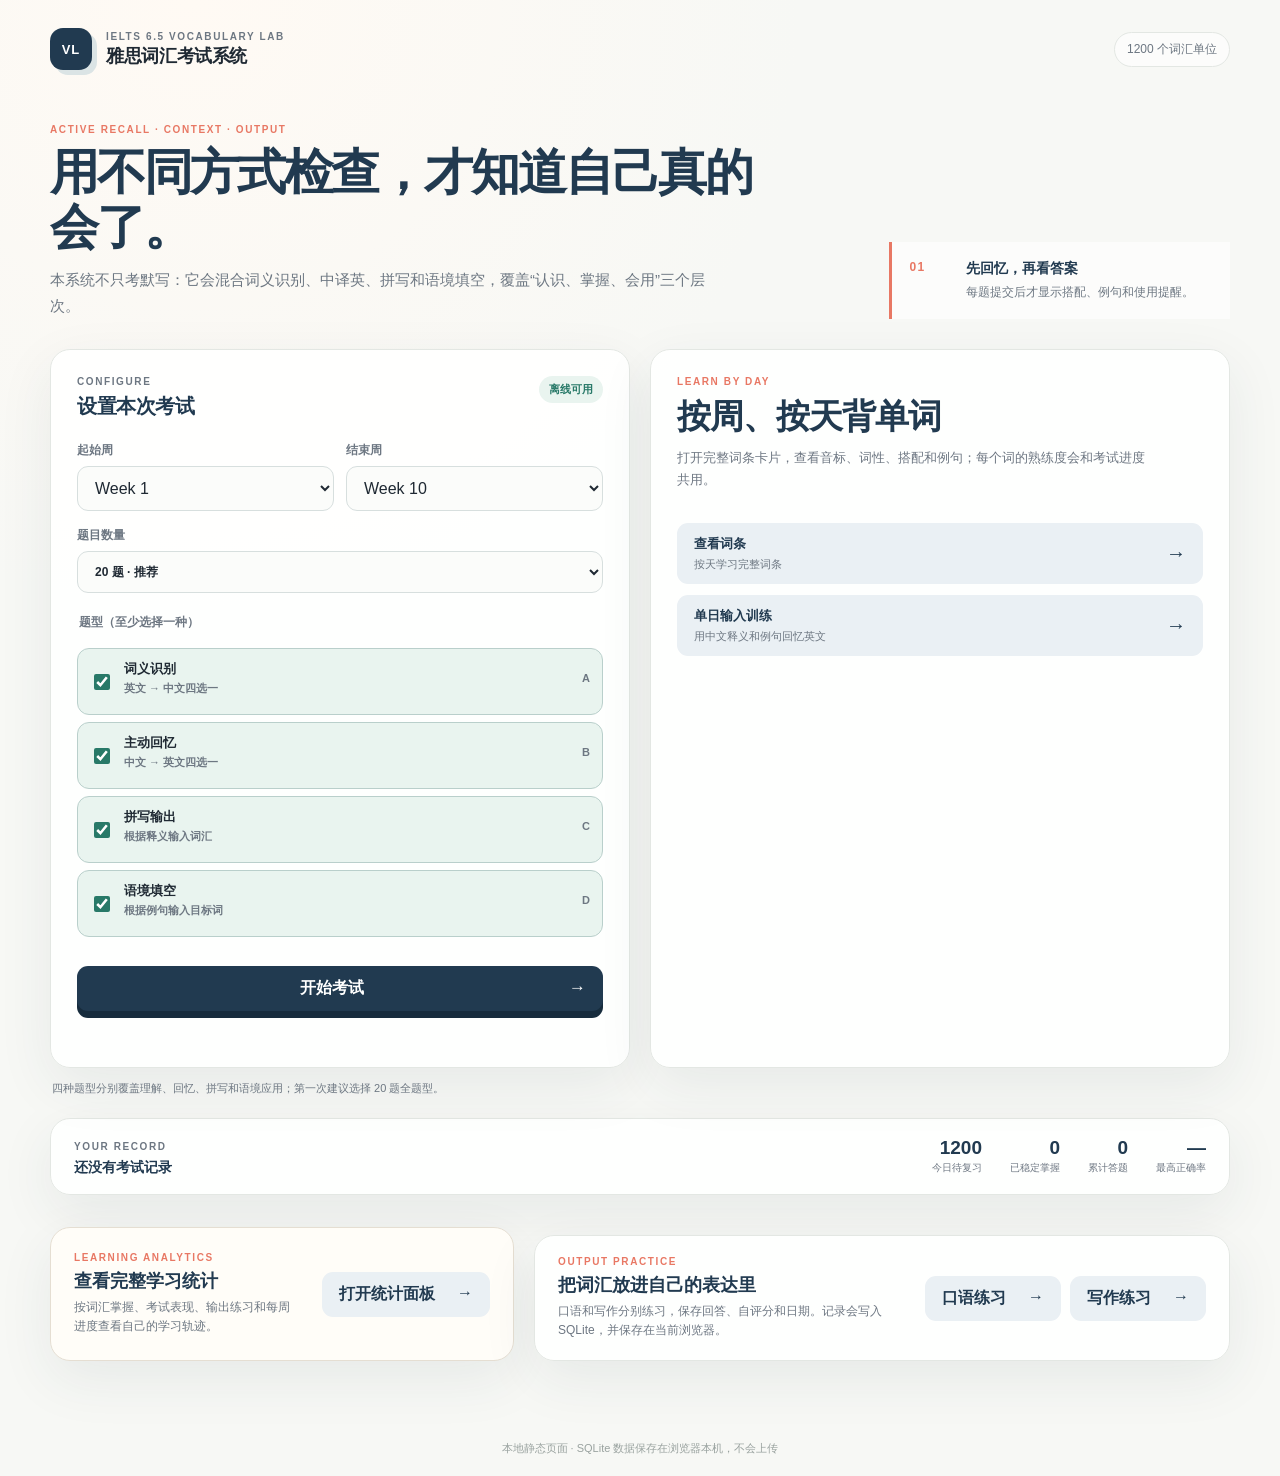
==== index.html @ d31d0d4d "refactor: compact daily training guide" ====
<!doctype html>
<html lang="zh-CN">
  <head>
    <meta charset="utf-8" />
    <meta name="viewport" content="width=device-width, initial-scale=1" />
    <title>IELTS Vocabulary Lab</title>
    <link rel="stylesheet" href="styles.css" />
  </head>
  <body>
    <header class="site-header">
      <div class="brand-mark" aria-hidden="true">VL</div>
      <div>
        <p class="eyebrow">IELTS 6.5 VOCABULARY LAB</p>
        <h1>雅思词汇考试系统</h1>
      </div>
      <div class="header-stat" id="headerStat">1200 个词汇单位</div>
    </header>

    <main class="app-shell">
      <section id="setupView" class="view active" aria-labelledby="setupTitle">
        <div class="intro-grid">
          <div>
            <p class="eyebrow accent">ACTIVE RECALL · CONTEXT · OUTPUT</p>
            <h2 id="setupTitle">用不同方式检查，才知道自己真的会了。</h2>
            <p class="lead">本系统不只考默写：它会混合词义识别、中译英、拼写和语境填空，覆盖“认识、掌握、会用”三个层次。</p>
          </div>
          <div class="principle-card">
            <span class="principle-number">01</span>
            <strong>先回忆，再看答案</strong>
            <span>每题提交后才显示搭配、例句和使用提醒。</span>
          </div>
        </div>

        <div class="home-primary-grid">
          <form id="setupForm" class="panel setup-panel home-primary-module">
            <div class="panel-heading">
              <div>
                <p class="eyebrow">CONFIGURE</p>
                <h3>设置本次考试</h3>
              </div>
              <span class="pill">离线可用</span>
            </div>

            <div class="field-row two-col">
              <label>
                <span>起始周</span>
                <select id="weekFrom">
                  <option value="1">Week 1</option>
                  <option value="2">Week 2</option>
                  <option value="3">Week 3</option>
                  <option value="4">Week 4</option>
                  <option value="5">Week 5</option>
                  <option value="6">Week 6</option>
                  <option value="7">Week 7</option>
                  <option value="8">Week 8</option>
                  <option value="9">Week 9</option>
                  <option value="10">Week 10</option>
                </select>
              </label>
              <label>
                <span>结束周</span>
                <select id="weekTo">
                  <option value="1">Week 1</option>
                  <option value="2">Week 2</option>
                  <option value="3">Week 3</option>
                  <option value="4">Week 4</option>
                  <option value="5">Week 5</option>
                  <option value="6">Week 6</option>
                  <option value="7">Week 7</option>
                  <option value="8">Week 8</option>
                  <option value="9">Week 9</option>
                  <option value="10" selected>Week 10</option>
                </select>
              </label>
            </div>

            <label class="field-label">
              <span>题目数量</span>
              <select id="questionCount">
                <option value="10">10 题 · 快速热身</option>
                <option value="20" selected>20 题 · 推荐</option>
                <option value="40">40 题 · 完整练习</option>
                <option value="all">全部词汇</option>
              </select>
            </label>

            <fieldset class="type-fieldset">
              <legend>题型（至少选择一种）</legend>
              <label class="check-card">
                <input type="checkbox" name="questionType" value="meaning" checked />
                <span class="check-copy"><strong>词义识别</strong><small>英文 → 中文四选一</small></span>
                <span class="type-code">A</span>
              </label>
              <label class="check-card">
                <input type="checkbox" name="questionType" value="reverse" checked />
                <span class="check-copy"><strong>主动回忆</strong><small>中文 → 英文四选一</small></span>
                <span class="type-code">B</span>
              </label>
              <label class="check-card">
                <input type="checkbox" name="questionType" value="spell" checked />
                <span class="check-copy"><strong>拼写输出</strong><small>根据释义输入词汇</small></span>
                <span class="type-code">C</span>
              </label>
              <label class="check-card">
                <input type="checkbox" name="questionType" value="cloze" checked />
                <span class="check-copy"><strong>语境填空</strong><small>根据例句输入目标词</small></span>
                <span class="type-code">D</span>
              </label>
            </fieldset>

            <button class="primary-button" type="submit">开始考试 <span>→</span></button>
            <p id="setupHint" class="form-hint" aria-live="polite"></p>
          </form>

          <section class="panel study-primary-module" aria-label="背单词学习模式">
            <div>
              <p class="eyebrow accent">LEARN BY DAY</p>
              <h3>按周、按天背单词</h3>
              <p class="home-module-lead">打开完整词条卡片，查看音标、词性、搭配和例句；每个词的熟练度会和考试进度共用。</p>
            </div>
            <div class="study-primary-actions">
              <button id="openStudy" class="secondary-button study-primary-action" type="button"><span class="study-action-copy"><strong>查看词条</strong><small>按天学习完整词条</small></span><span aria-hidden="true">→</span></button>
              <button id="openTraining" class="secondary-button study-primary-action" type="button"><span class="study-action-copy"><strong>单日输入训练</strong><small>用中文释义和例句回忆英文</small></span><span aria-hidden="true">→</span></button>
            </div>
          </section>
        </div>

        <p class="setup-tip">四种题型分别覆盖理解、回忆、拼写和语境应用；第一次建议选择 20 题全题型。</p>

        <section class="history-strip panel" aria-label="历史记录">
          <div><span class="eyebrow">YOUR RECORD</span><strong id="historySummary">还没有考试记录</strong></div>
          <div class="history-metrics"><span><b id="dueCount">0</b><small>今日待复习</small></span><span><b id="masteredCount">0</b><small>已稳定掌握</small></span><span><b id="attemptCount">0</b><small>累计答题</small></span><span><b id="bestScore">—</b><small>最高正确率</small></span></div>
        </section>

        <div class="home-utility-grid">
          <section class="stats-teaser panel" aria-label="学习数据统计">
          <div><p class="eyebrow accent">LEARNING ANALYTICS</p><h3>查看完整学习统计</h3><p>按词汇掌握、考试表现、输出练习和每周进度查看自己的学习轨迹。</p></div>
          <button id="openStats" class="secondary-button" type="button">打开统计面板 <span>→</span></button>
          </section>

          <section class="practice-teaser panel" aria-label="口语和写作练习">
          <div><p class="eyebrow accent">OUTPUT PRACTICE</p><h3>把词汇放进自己的表达里</h3><p>口语和写作分别练习，保存回答、自评分和日期。记录会写入 SQLite，并保存在当前浏览器。</p></div>
          <div class="practice-entry-actions"><button id="openSpeaking" class="secondary-button" type="button">口语练习 <span>→</span></button><button id="openWriting" class="secondary-button" type="button">写作练习 <span>→</span></button></div>
          </section>
        </div>
      </section>

      <section id="examView" class="view" aria-labelledby="questionTitle">
        <div class="exam-topbar">
          <button class="text-button" id="quitExam" type="button">← 返回设置</button>
          <div class="progress-wrap"><div class="progress-meta"><span id="progressLabel">第 1 / 20 题</span><span id="progressPercent">0%</span></div><div class="progress-track"><div id="progressBar" class="progress-bar"></div></div></div>
          <div class="exam-score"><span>本轮得分</span><strong id="liveScore">0</strong></div>
        </div>

        <div class="exam-layout">
          <article class="question-card panel">
            <div class="question-meta"><span id="questionTypeLabel" class="question-type">词义识别</span><span id="questionSource">Week 1 · Day 1</span></div>
            <div id="questionContent"></div>
            <div id="answerArea" class="answer-area"></div>
            <div id="feedback" class="feedback" aria-live="polite"></div>
            <div class="question-actions"><button id="submitAnswer" class="primary-button" type="button">提交答案 <span>↵</span></button><button id="nextQuestion" class="secondary-button hidden" type="button">下一题 <span>→</span></button></div>
          </article>
          <aside class="side-panel">
            <div class="panel vocab-reference"><p class="eyebrow">AFTER SUBMIT</p><h3>答完后你会看到</h3><ul><li>正确答案与本题解析</li><li>常见搭配和原始例句</li><li>词族与雅思使用提醒</li></ul></div>
            <div class="panel exam-tip"><span class="tip-icon">✦</span><strong>不要凭印象点选</strong><p>先在脑中说出答案，再提交。主动回忆比重复阅读更能形成长期记忆。</p></div>
          </aside>
        </div>
      </section>

      <section id="resultView" class="view" aria-labelledby="resultTitle">
        <div class="result-hero"><p class="eyebrow accent">SESSION COMPLETE</p><h2 id="resultTitle">本轮练习完成</h2><p id="resultSubtitle" class="lead">下面是这次练习的掌握情况。</p><div class="score-ring"><div><strong id="resultScore">0%</strong><span>正确率</span></div></div></div>
        <div class="result-grid"><div class="panel result-panel"><div class="panel-heading"><div><p class="eyebrow">BREAKDOWN</p><h3>按题型查看</h3></div></div><div id="typeBreakdown" class="breakdown-list"></div></div><div class="panel result-panel"><div class="panel-heading"><div><p class="eyebrow">REVIEW</p><h3>需要再看一遍</h3></div><span id="wrongCount" class="pill">0 个</span></div><div id="wrongWords" class="wrong-list"></div></div></div>
        <div id="reviewSummary" class="review-summary panel"></div>
        <div class="result-actions"><button id="retryWrong" class="primary-button" type="button">只练错题 <span>↻</span></button><button id="newExam" class="secondary-button" type="button">重新设置 <span>→</span></button></div>
      </section>

      <section id="speakingView" class="view" aria-labelledby="speakingTitle">
        <div class="practice-topbar"><button class="text-button" id="backFromSpeaking" type="button">← 返回考试设置</button><div><p class="eyebrow accent">SPEAKING OUTPUT</p><h2 id="speakingTitle">口语 Part 3 练习</h2></div><span class="pill">SQLite 本机保存</span></div>
        <div class="practice-layout">
          <article class="panel practice-editor">
            <div class="practice-controls"><label><span>题型</span><select id="speakingType"></select></label><label><span>计划周次</span><select id="speakingWeek"></select></label></div>
            <div class="practice-prompt-meta"><span id="speakingPromptType" class="question-type">口语 Part 3</span><span id="speakingPromptWeek">观点 · 理由 · 例子</span></div>
            <h3 id="speakingPromptTitle"></h3><p id="speakingPromptBody" class="practice-prompt-body"></p><div id="speakingHints" class="practice-hints"></div>
            <label class="answer-label" for="speakingResponse">你的回答</label><textarea id="speakingResponse" class="practice-textarea" placeholder="先用英文组织观点，再开始输入……"></textarea>
            <div class="practice-toolbar"><span id="speakingWordCount">0 词</span><label>自评分 <select id="speakingRating"><option value="3">3 · 还可以</option><option value="4">4 · 较好</option><option value="5">5 · 很好</option><option value="2">2 · 需要重做</option><option value="1">1 · 很困难</option></select></label></div>
            <div class="question-actions"><button id="newSpeakingPrompt" class="secondary-button" type="button">下一个计划题目 ↻</button><button id="saveSpeaking" class="primary-button" type="button">保存这次练习 <span>✓</span></button></div><p id="speakingHint" class="form-hint" aria-live="polite"></p>
          </article>
          <aside class="practice-side-column"><div class="panel practice-guide"><p class="eyebrow">十周计划</p><h3>Part 1 · Part 2 · Part 3</h3><p>每周围绕一个主题练习三种口语任务：Part 1 练自然回答，Part 2 练连续表达，Part 3 练观点、理由和例子。</p><ol><li>先选择题型和 Week</li><li>按考试时限完成回答</li><li>保存后复盘词汇和流利度</li></ol></div><div class="panel practice-history-panel"><div class="panel-heading"><div><p class="eyebrow">RECENT SPEAKING</p><h3>最近练习</h3></div><span id="speakingCount" class="pill">0 次</span></div><div id="speakingHistory" class="practice-history"></div></div></aside>
        </div>
      </section>

      <section id="writingView" class="view" aria-labelledby="writingTitle">
        <div class="practice-topbar"><button class="text-button" id="backFromWriting" type="button">← 返回考试设置</button><div><p class="eyebrow accent">WRITING OUTPUT</p><h2 id="writingTitle">Task 2 写作练习</h2></div><span class="pill">SQLite 本机保存</span></div>
        <div class="practice-layout">
          <article class="panel practice-editor">
            <div class="practice-controls"><label><span>题型</span><select id="writingType"></select></label><label><span>计划周次</span><select id="writingWeek"></select></label></div>
            <div class="practice-prompt-meta"><span id="writingPromptType" class="question-type">Task 2 写作</span><span id="writingPromptWeek">立场 · 论证 · 搭配</span></div>
            <h3 id="writingPromptTitle"></h3><p id="writingPromptBody" class="practice-prompt-body"></p><div id="writingHints" class="practice-hints"></div>
            <label class="answer-label" for="writingResponse">你的回答</label><textarea id="writingResponse" class="practice-textarea" placeholder="先写清楚立场和段落逻辑，再开始输入……"></textarea>
            <div class="practice-toolbar"><span id="writingWordCount">0 词</span><label>自评分 <select id="writingRating"><option value="3">3 · 还可以</option><option value="4">4 · 较好</option><option value="5">5 · 很好</option><option value="2">2 · 需要重做</option><option value="1">1 · 很困难</option></select></label></div>
            <div class="question-actions"><button id="newWritingPrompt" class="secondary-button" type="button">下一个计划题目 ↻</button><button id="saveWriting" class="primary-button" type="button">保存这次练习 <span>✓</span></button></div><p id="writingHint" class="form-hint" aria-live="polite"></p>
          </article>
          <aside class="practice-side-column"><div class="panel practice-guide"><p class="eyebrow">十周计划</p><h3>Task 1 · Task 2</h3><p>Task 1 每周练习图表、流程或地图概述；Task 2 覆盖观点、讨论、问题解决和综合题型。当前题目是训练题，不冒充官方真题。</p><ol><li>先识别题型和写作任务</li><li>按 20 或 40 分钟限时</li><li>检查结构、连接和例证</li></ol></div><div class="panel practice-history-panel"><div class="panel-heading"><div><p class="eyebrow">RECENT WRITING</p><h3>最近练习</h3></div><span id="writingCount" class="pill">0 次</span></div><div id="writingHistory" class="practice-history"></div></div></aside>
        </div>
      </section>

      <section id="studyView" class="view" aria-labelledby="studyTitle">
        <div class="study-topbar">
          <button class="text-button" id="backFromStudy" type="button">← 返回考试设置</button>
          <div><p class="eyebrow accent">LEARN BY DAY</p><h2 id="studyTitle">背单词学习模式</h2></div>
          <span class="pill">SQLite 本机保存</span>
        </div>
        <div class="study-controls panel">
          <div class="study-selects">
            <label><span>选择周</span><select id="studyWeek"></select></label>
            <label><span>选择天</span><select id="studyDay"></select></label>
            <label><span>显示词汇</span><select id="studyFilter"><option value="all">全部词汇</option><option value="new">尚未学习</option><option value="due">今天待复习</option><option value="needs">需要巩固</option><option value="mastered">已稳定掌握</option></select></label>
          </div>
          <div class="study-summary"><strong id="studyProgressSummary">正在加载词汇</strong><span id="studyProgressHint">按天学习，每次完成后标记熟练度。</span></div>
        </div>
        <div id="studyWords" class="study-words" aria-live="polite"></div>
      </section>

      <section id="trainingView" class="view" aria-labelledby="trainingTitle">
        <div class="study-topbar">
          <button class="text-button" id="backFromTraining" type="button">← 返回首页</button>
          <div><p class="eyebrow accent">DAILY INPUT TRAINING</p><h2 id="trainingTitle">单日输入训练</h2></div>
          <span class="pill">当天 20 词</span>
        </div>
        <div class="training-layout">
          <article class="panel training-card">
            <div class="training-controls"><label><span>选择周</span><select id="trainingWeek"></select></label><label><span>选择天</span><select id="trainingDay"></select></label><button id="startTraining" class="secondary-button" type="button">开始本日训练</button></div>
            <div id="trainingProgress" class="training-progress"></div>
            <div id="trainingPrompt"></div>
            <div id="trainingAnswerArea"></div>
            <div id="trainingFeedback" class="feedback" aria-live="polite"></div>
            <div class="question-actions"><button id="submitTraining" class="primary-button" type="button">提交答案 <span>↵</span></button><button id="nextTraining" class="secondary-button hidden" type="button">下一题 <span>→</span></button></div>
          </article>
          <aside class="panel training-guide"><p class="eyebrow">训练规则</p><h3>先回忆，再查看词条</h3><p>中文释义和例句用于提示；提交后查看反馈。英美拼写差异和一字符以内的拼写错误可接受。</p><ul><li>当天词汇按顺序出现</li><li>错词在本轮末尾重做</li><li>自动更新熟练度</li></ul><div id="trainingSummary" class="training-summary"></div></aside>
        </div>
      </section>

      <section id="statsView" class="view" aria-labelledby="statsTitle">
        <div class="stats-topbar">
          <button class="text-button" id="backFromStats" type="button">← 返回考试设置</button>
          <div><p class="eyebrow accent">LEARNING ANALYTICS</p><h2 id="statsTitle">学习数据统计</h2></div>
          <span class="pill">本机数据</span>
        </div>
        <div class="stats-data-actions" aria-label="学习数据管理">
          <span id="statsDataHint" class="stats-muted">数据可导出为 SQLite 文件，方便备份或迁移到另一台设备。</span>
          <div><button id="exportData" class="secondary-button" type="button">导出学习数据</button><button id="importData" class="secondary-button" type="button">导入学习数据</button><input id="importDataFile" type="file" accept=".sqlite,.db,application/vnd.sqlite3,application/octet-stream" hidden /></div>
        </div>

        <div class="stats-overview" aria-label="学习总览">
          <article class="panel stats-metric"><span>词汇总量</span><strong id="statsTotalWords">0</strong><small>当前词库</small></article>
          <article class="panel stats-metric"><span>已学习</span><strong id="statsStudiedWords">0</strong><small id="statsStudiedHint">0% 已有记录</small></article>
          <article class="panel stats-metric"><span>稳定掌握</span><strong id="statsMasteredWords">0</strong><small id="statsMasteredHint">熟练度 4–5</small></article>
          <article class="panel stats-metric"><span>今日待复习</span><strong id="statsDueWords">0</strong><small id="statsNewWords">含尚未学习词</small></article>
        </div>

        <div class="stats-grid">
          <article class="panel stats-panel">
            <div class="panel-heading"><div><p class="eyebrow">EXAM PERFORMANCE</p><h3>考试表现</h3></div><span id="statsExamCount" class="pill">0 次</span></div>
            <div class="stats-inline-metrics"><div><strong id="statsAverageScore">—</strong><span>平均正确率</span></div><div><strong id="statsBestScore">—</strong><span>最高正确率</span></div><div><strong id="statsAnswerCount">0</strong><span>答题总数</span></div></div>
            <div id="statsRecentExams" class="stats-recent-list"></div>
          </article>
          <article class="panel stats-panel">
            <div class="panel-heading"><div><p class="eyebrow">OUTPUT PRACTICE</p><h3>口语与写作</h3></div><span id="statsPracticeCount" class="pill">0 次</span></div>
            <div class="stats-inline-metrics"><div><strong id="statsSpeakingCount">0</strong><span>口语练习</span></div><div><strong id="statsWritingCount">0</strong><span>写作练习</span></div><div><strong id="statsPracticeRating">—</strong><span>平均自评分</span></div></div>
            <p id="statsPracticeHint" class="stats-muted">保存一次回答后，这里会显示你的输出练习节奏。</p>
          </article>
        </div>

        <article class="panel stats-panel stats-week-panel">
          <div class="panel-heading"><div><p class="eyebrow">WEEKLY PROGRESS</p><h3>按 Week 查看进度</h3></div><span class="stats-muted">每个词只计入当前最高熟练度</span></div>
          <div id="statsWeekProgress" class="stats-week-list" aria-live="polite"></div>
        </article>
      </section>
    </main>
    <footer class="site-footer">本地静态页面 · SQLite 数据保存在浏览器本机，不会上传</footer>

    <script src="vendor/sql-wasm.js"></script>
    <script src="data/words.js"></script>
    <script src="db.js"></script>
    <script src="app.js"></script>
  </body>
</html>
---- styles.css ----
:root {
  --ink: #1f2933;
  --muted: #6d7782;
  --paper: #f7f8f5;
  --surface: #ffffff;
  --line: #e3e7e3;
  --navy: #213a50;
  --navy-soft: #eaf0f4;
  --coral: #e87864;
  --coral-soft: #fff0eb;
  --green: #287968;
  --green-soft: #e9f4ef;
  --gold: #bd812c;
  --gold-soft: #fff6e3;
  --shadow: 0 18px 55px rgba(33, 58, 80, 0.08);
  font-family: Inter, ui-sans-serif, -apple-system, BlinkMacSystemFont, "Segoe UI", "PingFang SC", "Microsoft YaHei", sans-serif;
  color: var(--ink);
  background: var(--paper);
}

* { box-sizing: border-box; }
body { margin: 0; min-width: 320px; background: radial-gradient(circle at 15% 0%, #fffaf4 0, var(--paper) 38rem); }
button, select, input { font: inherit; }
button { cursor: pointer; }

.site-header { width: min(1180px, calc(100% - 40px)); margin: 0 auto; padding: 28px 0 24px; display: flex; align-items: center; gap: 14px; }
.brand-mark { width: 42px; height: 42px; display: grid; place-items: center; border-radius: 13px; background: var(--navy); color: #fff; font-size: 13px; font-weight: 800; letter-spacing: .08em; box-shadow: 5px 5px 0 #dbe4e5; }
.site-header h1 { margin: 2px 0 0; font-size: 18px; letter-spacing: -.02em; }
.eyebrow { margin: 0; color: var(--muted); font-size: 10px; font-weight: 800; letter-spacing: .16em; text-transform: uppercase; }
.eyebrow.accent { color: var(--coral); }
.header-stat { margin-left: auto; padding: 8px 12px; border: 1px solid var(--line); border-radius: 999px; color: var(--muted); font-size: 12px; background: rgba(255,255,255,.65); }

.app-shell { width: min(1180px, calc(100% - 40px)); margin: 0 auto 60px; }
.view { display: none; animation: rise .3s ease both; }
.view.active { display: block; }
@keyframes rise { from { opacity: 0; transform: translateY(8px); } to { opacity: 1; transform: translateY(0); } }
.intro-grid { display: grid; grid-template-columns: minmax(0, 1.4fr) minmax(260px, .6fr); align-items: end; gap: 42px; padding: 30px 0 30px; }
h2 { margin: 10px 0 12px; color: var(--navy); font-size: clamp(30px, 4vw, 49px); line-height: 1.12; letter-spacing: -.045em; max-width: 720px; }
.lead { margin: 0; max-width: 680px; color: var(--muted); line-height: 1.75; font-size: 15px; }
.principle-card { display: grid; grid-template-columns: 42px 1fr; column-gap: 14px; row-gap: 5px; padding: 18px; border-left: 3px solid var(--coral); background: rgba(255,255,255,.6); }
.principle-card span:last-child { grid-column: 2; color: var(--muted); font-size: 12px; line-height: 1.55; }
.principle-number { color: var(--coral); font-size: 12px; font-weight: 800; letter-spacing: .1em; }
.principle-card strong { color: var(--navy); font-size: 14px; }

.setup-layout { display: grid; grid-template-columns: minmax(0, 1.05fr) minmax(300px, .95fr); gap: 20px; }
.home-primary-grid { display: grid; grid-template-columns: repeat(2, minmax(0, 1fr)); gap: 20px; align-items: stretch; }
.home-primary-module { min-height: 100%; }
.study-primary-module { display: flex; flex-direction: column; justify-content: flex-start; gap: 30px; min-height: 100%; padding: 26px; border-color: #d8e4e6; background: #f9fcfb; }
.study-primary-module h3 { margin: 7px 0 7px; color: var(--navy); font-size: clamp(24px, 3vw, 34px); letter-spacing: -.03em; }
.home-module-lead { max-width: 470px; margin: 0; color: var(--muted); font-size: 13px; line-height: 1.7; }
.study-primary-actions { display: grid; gap: 11px; margin-top: 2px; }
.study-primary-action { display: flex; align-items: center; justify-content: space-between; gap: 18px; width: 100%; padding: 15px 17px; text-align: left; }
.study-primary-action span { float: none; }
.study-action-copy { display: grid; gap: 4px; }
.study-action-copy strong { color: var(--navy); font-size: 13px; }
.study-action-copy small { color: var(--muted); font-size: 11px; font-weight: 500; }
.study-primary-action > span:last-child { flex: none; color: var(--navy); font-size: 20px; }
.setup-tip { margin: 12px 2px 0; color: var(--muted); font-size: 11px; line-height: 1.6; }
.home-utility-grid { display: grid; grid-template-columns: minmax(0, .8fr) minmax(0, 1.2fr); gap: 20px; margin-top: 20px; }
.home-utility-grid > * { margin-top: 0; }
.panel { border: 1px solid var(--line); border-radius: 20px; background: rgba(255,255,255,.88); box-shadow: var(--shadow); }
.setup-panel, .how-panel { padding: 26px; }
.panel-heading { display: flex; align-items: flex-start; justify-content: space-between; gap: 18px; margin-bottom: 22px; }
.panel-heading h3 { margin: 6px 0 0; color: var(--navy); font-size: 20px; letter-spacing: -.025em; }
.pill { flex: none; padding: 6px 10px; border-radius: 999px; background: var(--green-soft); color: var(--green); font-size: 11px; font-weight: 800; }
.field-row { display: grid; gap: 12px; }
.field-row.two-col { grid-template-columns: 1fr 1fr; }
.field-label, label > span, legend { display: block; margin-bottom: 7px; color: var(--muted); font-size: 12px; font-weight: 700; }
.field-label { margin-top: 16px; }
select, .text-input { width: 100%; border: 1px solid #d7dfde; border-radius: 11px; outline: none; color: var(--ink); background: #fbfcfa; padding: 12px 13px; transition: border-color .2s, box-shadow .2s; }
select:focus, .text-input:focus { border-color: var(--navy); box-shadow: 0 0 0 3px var(--navy-soft); }
.type-fieldset { margin: 21px 0 22px; padding: 0; border: 0; }
.type-fieldset legend { margin-bottom: 10px; }
.check-card { position: relative; display: flex; align-items: center; gap: 11px; padding: 11px 12px; margin: 7px 0; border: 1px solid var(--line); border-radius: 12px; background: #fcfdfa; transition: .2s; }
.check-card:has(input:checked) { border-color: #b9cfcb; background: var(--green-soft); }
.check-card input { accent-color: var(--green); width: 16px; height: 16px; }
.check-copy { display: grid; gap: 3px; flex: 1; }
.check-copy strong { color: var(--ink); font-size: 13px; }
.check-copy small { color: var(--muted); font-size: 11px; }
.type-code { color: var(--muted); font-size: 11px; font-weight: 800; }
.primary-button, .secondary-button, .text-button { border: 0; border-radius: 11px; padding: 12px 17px; font-weight: 800; transition: transform .15s, box-shadow .15s, background .15s; }
.primary-button { width: 100%; color: #fff; background: var(--navy); box-shadow: 0 7px 0 #172c3d; }
.primary-button:hover, .secondary-button:hover { transform: translateY(-2px); }
.primary-button:active { transform: translateY(2px); box-shadow: 0 3px 0 #172c3d; }
.primary-button span, .secondary-button span { float: right; font-size: 17px; }
.secondary-button { color: var(--navy); background: var(--navy-soft); }
.form-hint { min-height: 17px; margin: 13px 0 0; color: var(--coral); font-size: 12px; }
.method-list { display: grid; gap: 17px; }
.method-item { display: grid; grid-template-columns: 30px 1fr; gap: 12px; align-items: start; }
.method-dot { width: 30px; height: 30px; display: grid; place-items: center; border-radius: 10px; color: #fff; font-size: 11px; font-weight: 800; }
.method-dot.coral { background: var(--coral); }.method-dot.blue { background: #4e7ca2; }.method-dot.gold { background: var(--gold); }.method-dot.green { background: var(--green); }
.method-item strong { display: block; margin: 3px 0 4px; color: var(--navy); font-size: 13px; }
.method-item p { margin: 0; color: var(--muted); font-size: 12px; line-height: 1.55; }
.mini-note { display: grid; gap: 5px; margin-top: 25px; padding-top: 18px; border-top: 1px dashed var(--line); color: var(--muted); font-size: 12px; line-height: 1.6; }
.mini-note strong { color: var(--coral); font-size: 11px; letter-spacing: .08em; text-transform: uppercase; }
.history-strip { display: flex; justify-content: space-between; gap: 25px; align-items: center; margin-top: 20px; padding: 17px 23px; }
.history-strip strong { display: block; margin-top: 5px; color: var(--navy); font-size: 14px; }
.history-metrics { display: flex; gap: 28px; }
.history-metrics span { display: grid; gap: 2px; text-align: right; }.history-metrics b { color: var(--navy); font-size: 19px; }.history-metrics small { color: var(--muted); font-size: 10px; }
.practice-teaser { display: flex; align-items: center; justify-content: space-between; gap: 24px; margin-top: 20px; padding: 20px 23px; }
.practice-teaser h3 { margin: 6px 0 5px; color: var(--navy); font-size: 18px; }.practice-teaser p:not(.eyebrow) { margin: 0; max-width: 690px; color: var(--muted); font-size: 12px; line-height: 1.6; }.practice-teaser .secondary-button { flex: none; }.practice-teaser .secondary-button span { float: right; margin-left: 22px; font-size: 16px; }

.exam-topbar { display: grid; grid-template-columns: 150px 1fr 120px; gap: 24px; align-items: center; margin: 20px 0 22px; }
.text-button { padding: 9px 0; color: var(--muted); background: transparent; text-align: left; font-size: 12px; }.text-button:hover { color: var(--navy); }
.progress-meta { display: flex; justify-content: space-between; margin-bottom: 8px; color: var(--muted); font-size: 11px; font-weight: 700; }.progress-track { height: 7px; overflow: hidden; border-radius: 999px; background: #e7edec; }.progress-bar { width: 0%; height: 100%; border-radius: inherit; background: var(--coral); transition: width .3s ease; }
.exam-score { text-align: right; }.exam-score span { display: block; color: var(--muted); font-size: 10px; }.exam-score strong { display: block; margin-top: 2px; color: var(--navy); font-size: 22px; }
.exam-layout { display: grid; grid-template-columns: minmax(0, 1.55fr) minmax(260px, .65fr); gap: 20px; }
.question-card { min-height: 510px; padding: 32px; }.question-meta { display: flex; align-items: center; justify-content: space-between; gap: 15px; margin-bottom: 35px; color: var(--muted); font-size: 11px; }.question-type { padding: 7px 10px; border-radius: 999px; background: var(--coral-soft); color: var(--coral); font-weight: 800; }
.question-heading { margin: 0 0 12px; color: var(--navy); font-size: 15px; font-weight: 700; }.question-term { margin: 0; color: var(--navy); font-size: clamp(29px, 4vw, 46px); line-height: 1.1; letter-spacing: -.045em; }.question-ipa { margin: 10px 0 0; color: var(--coral); font-family: Georgia, serif; font-size: 17px; }.question-meaning { max-width: 680px; margin: 15px 0 0; color: var(--muted); line-height: 1.7; }.sentence-prompt { margin: 25px 0; padding: 18px 20px; border-radius: 13px; background: #f5f7f4; color: var(--navy); font-family: Georgia, "Times New Roman", serif; font-size: 20px; line-height: 1.6; }.sentence-prompt em { color: var(--coral); font-family: inherit; font-style: normal; font-weight: 700; }
.pronunciation-controls { display: flex; align-items: center; flex-wrap: wrap; gap: 7px; margin: 12px 0 4px; }.pronunciation-button { border: 1px solid #d7dfde; border-radius: 9px; padding: 7px 10px; color: var(--navy); background: #fbfcfa; font-size: 11px; font-weight: 800; transition: border-color .15s, background .15s, transform .15s; }.pronunciation-button:hover { border-color: var(--navy); background: var(--navy-soft); transform: translateY(-1px); }.pronunciation-button:focus-visible { outline: 3px solid rgba(33, 58, 80, .2); outline-offset: 2px; }.pronunciation-button[data-speaking="true"] { border-color: var(--coral); color: var(--coral); background: var(--coral-soft); }.pronunciation-button span { margin-right: 2px; }.pronunciation-button small { margin-left: 2px; color: var(--muted); font-size: 9px; letter-spacing: .04em; }.pronunciation-status { min-height: 16px; color: var(--muted); font-size: 10px; }
.options-grid { display: grid; gap: 10px; margin-top: 25px; }.option-button { position: relative; width: 100%; padding: 13px 15px 13px 43px; border: 1px solid var(--line); border-radius: 12px; background: #fff; color: var(--ink); text-align: left; line-height: 1.45; transition: .15s; }.option-button:hover, .option-button.selected { border-color: var(--navy); background: var(--navy-soft); }.option-letter { position: absolute; left: 14px; color: var(--coral); font-weight: 800; }
.answer-area { margin-top: 24px; }.answer-label { display: block; margin-bottom: 7px; color: var(--muted); font-size: 11px; font-weight: 800; }.text-input { font-size: 16px; }.text-input::placeholder { color: #a9b2b0; }
.feedback { min-height: 20px; margin-top: 20px; }.feedback-box { padding: 17px; border-radius: 13px; border-left: 4px solid var(--green); background: var(--green-soft); }.feedback-box.wrong { border-left-color: var(--coral); background: var(--coral-soft); }.feedback-title { margin-bottom: 6px; color: var(--navy); font-size: 13px; font-weight: 800; }.feedback p { margin: 5px 0; color: var(--muted); font-size: 12px; line-height: 1.65; }.feedback strong { color: var(--navy); }.feedback code { color: var(--coral); font-family: inherit; font-weight: 800; }
.question-actions { display: flex; justify-content: flex-end; gap: 10px; margin-top: 25px; }.question-actions .primary-button { width: auto; min-width: 155px; }.question-actions .secondary-button { min-width: 130px; }.hidden { display: none !important; }
.side-panel { display: grid; align-content: start; gap: 15px; }.vocab-reference, .exam-tip { padding: 22px; }.vocab-reference h3 { margin: 7px 0 14px; color: var(--navy); font-size: 18px; }.vocab-reference ul { margin: 0; padding-left: 18px; color: var(--muted); font-size: 12px; line-height: 2; }.exam-tip { border-color: #ead8a9; background: var(--gold-soft); }.tip-icon { display: block; margin-bottom: 10px; color: var(--gold); font-size: 24px; }.exam-tip strong { display: block; color: var(--navy); font-size: 14px; }.exam-tip p { margin: 8px 0 0; color: var(--muted); font-size: 12px; line-height: 1.65; }

.result-hero { position: relative; padding: 45px 0 30px; }.result-hero h2 { margin-bottom: 9px; }.score-ring { position: absolute; top: 35px; right: 7%; width: 142px; height: 142px; display: grid; place-items: center; border: 10px solid #dcebe5; border-top-color: var(--coral); border-radius: 50%; transform: rotate(24deg); }.score-ring > div { text-align: center; transform: rotate(-24deg); }.score-ring strong { display: block; color: var(--navy); font-size: 29px; }.score-ring span { color: var(--muted); font-size: 11px; }.result-grid { display: grid; grid-template-columns: 1fr 1fr; gap: 20px; }.result-panel { min-height: 250px; padding: 24px; }.breakdown-list { display: grid; gap: 14px; }.breakdown-row { display: grid; grid-template-columns: 100px 1fr 55px; gap: 12px; align-items: center; }.breakdown-row span { color: var(--muted); font-size: 11px; }.breakdown-track { height: 8px; overflow: hidden; border-radius: 999px; background: #edf0ee; }.breakdown-fill { height: 100%; border-radius: inherit; background: var(--green); }.breakdown-row b { color: var(--navy); font-size: 12px; text-align: right; }.wrong-list { display: grid; gap: 9px; max-height: 270px; overflow: auto; }.wrong-word { display: grid; grid-template-columns: 1fr auto; gap: 12px; padding: 11px 12px; border-radius: 11px; background: #fbf7f3; }.wrong-word strong { color: var(--navy); font-size: 13px; }.wrong-word span { display: block; margin-top: 3px; color: var(--muted); font-size: 11px; }.wrong-word code { align-self: center; color: var(--coral); font-family: inherit; font-size: 11px; }.empty-state { color: var(--green); font-size: 13px; line-height: 1.6; }.result-actions { display: flex; justify-content: flex-end; gap: 10px; margin-top: 20px; }.result-actions .primary-button { width: auto; }.result-actions .secondary-button { min-width: 155px; }
.review-summary { display: flex; gap: 16px; align-items: center; margin-top: 20px; padding: 15px 18px; color: var(--muted); font-size: 12px; line-height: 1.6; }.review-summary strong { color: var(--navy); }
.practice-topbar { display: grid; grid-template-columns: 180px 1fr auto; align-items: center; gap: 20px; padding: 25px 0 22px; }.practice-topbar h2 { margin: 5px 0 0; font-size: clamp(30px, 4vw, 45px); }.practice-layout { display: grid; grid-template-columns: minmax(0, 1.35fr) minmax(280px, .65fr); gap: 20px; }.practice-editor, .practice-history-panel { padding: 25px; }.practice-tabs { display: flex; gap: 6px; padding-bottom: 18px; border-bottom: 1px solid var(--line); }.practice-tab { border: 0; border-radius: 9px; padding: 9px 13px; color: var(--muted); background: transparent; font-size: 12px; font-weight: 800; }.practice-tab.active { color: var(--navy); background: var(--navy-soft); }.practice-prompt-meta { display: flex; align-items: center; justify-content: space-between; gap: 10px; margin: 23px 0 14px; color: var(--muted); font-size: 11px; }.practice-editor h3 { margin: 0; color: var(--navy); font-size: clamp(21px, 3vw, 28px); line-height: 1.35; letter-spacing: -.025em; }.practice-prompt-body { margin: 10px 0 18px; color: var(--muted); font-size: 13px; line-height: 1.65; }.practice-hints { display: flex; flex-wrap: wrap; gap: 7px; margin-bottom: 20px; }.practice-hints span { padding: 5px 8px; border-radius: 999px; color: var(--green); background: var(--green-soft); font-size: 10px; font-weight: 700; }.practice-textarea { width: 100%; min-height: 230px; resize: vertical; border: 1px solid #d7dfde; border-radius: 11px; outline: none; padding: 13px; color: var(--ink); background: #fbfcfa; line-height: 1.7; }.practice-textarea:focus { border-color: var(--navy); box-shadow: 0 0 0 3px var(--navy-soft); }.practice-toolbar { display: flex; align-items: center; justify-content: space-between; margin-top: 9px; color: var(--muted); font-size: 11px; }.practice-toolbar label { display: flex; align-items: center; gap: 7px; margin: 0; }.practice-toolbar select { width: auto; padding: 8px 10px; font-size: 11px; }.practice-history { display: grid; gap: 10px; max-height: 530px; overflow: auto; }.practice-history-item { padding: 12px; border-radius: 11px; background: #f8faf7; }.practice-history-item strong { display: block; color: var(--navy); font-size: 12px; }.practice-history-item p { display: -webkit-box; -webkit-line-clamp: 2; -webkit-box-orient: vertical; overflow: hidden; margin: 6px 0; color: var(--muted); font-size: 11px; line-height: 1.5; }.practice-history-item small { color: var(--green); font-size: 10px; }
.site-footer { padding: 20px; color: #99a29f; text-align: center; font-size: 11px; }

/* Separate output practice pages */
.practice-entry-actions { display: flex; flex: none; gap: 9px; }
.practice-entry-actions .secondary-button { white-space: nowrap; }
.study-entry-actions { display: flex; flex: none; gap: 9px; }
.study-entry-actions .secondary-button { white-space: nowrap; }
.practice-controls { display: grid; grid-template-columns: repeat(2, minmax(0, 1fr)); gap: 11px; margin-bottom: 18px; padding-bottom: 17px; border-bottom: 1px solid var(--line); }
.practice-controls label { display: block; }
.practice-controls label > span { display: block; margin-bottom: 6px; color: var(--muted); font-size: 11px; font-weight: 800; }
.practice-controls select { width: 100%; }
.practice-side-column { display: grid; align-content: start; gap: 15px; }
.practice-guide { padding: 25px; border-color: #d8e4e6; background: #f9fcfb; }
.practice-guide h3 { margin: 7px 0 10px; color: var(--navy); font-size: 18px; }
.practice-guide p, .practice-guide li { color: var(--muted); font-size: 12px; line-height: 1.7; }
.practice-guide p { margin: 0; }
.practice-guide ol { margin: 12px 0 0; padding-left: 19px; }
.practice-prompt-meta { margin-top: 2px; }
.training-layout { display: grid; grid-template-columns: minmax(0, 1.35fr) minmax(280px, .65fr); gap: 20px; }
.training-card, .training-guide { padding: 25px; }
.training-controls { display: grid; grid-template-columns: 1fr 1fr auto; align-items: end; gap: 11px; padding-bottom: 18px; border-bottom: 1px solid var(--line); }
.training-controls label > span { display: block; margin-bottom: 6px; color: var(--muted); font-size: 11px; font-weight: 800; }
.training-controls select { width: 100%; }
.training-progress { margin: 22px 0 15px; color: var(--muted); font-size: 11px; }
.training-prompt h3 { margin: 9px 0 5px; color: var(--navy); font-size: clamp(27px, 4vw, 40px); }
.training-prompt .training-meaning { color: var(--ink); font-size: 17px; font-weight: 800; }
.training-prompt .training-meta { margin-top: 8px; color: var(--muted); font-size: 12px; }
.training-example { margin-top: 19px; padding: 14px 16px; border-radius: 11px; background: #f5f7f4; }
.training-example small { color: var(--muted); font-size: 10px; font-weight: 800; letter-spacing: .08em; text-transform: uppercase; }
.training-example p { margin: 5px 0 0; color: var(--ink); font-family: Georgia, "Times New Roman", serif; font-size: 14px; line-height: 1.65; }
.training-example .training-example-zh { color: var(--muted); font-family: inherit; font-size: 11px; }
.training-answer { margin-top: 21px; }
.training-guide { align-self: start; padding: 18px; border-color: #d8e4e6; background: #f9fcfb; }
.training-guide h3 { margin: 5px 0 8px; color: var(--navy); font-size: 16px; }
.training-guide p, .training-guide li { color: var(--muted); font-size: 11px; line-height: 1.5; }
.training-guide p { margin: 0; }.training-guide ul { margin: 8px 0 0; padding-left: 16px; }
.training-summary { margin-top: 12px; padding-top: 10px; border-top: 1px dashed var(--line); color: var(--green); font-size: 11px; line-height: 1.5; }

@media (max-width: 820px) {
  .intro-grid, .setup-layout, .home-primary-grid, .home-utility-grid, .exam-layout, .result-grid, .practice-layout { grid-template-columns: 1fr; }
  .intro-grid { gap: 24px; }.principle-card { max-width: 420px; }.score-ring { position: relative; top: auto; right: auto; margin: 25px 0 0; }.result-hero { padding-bottom: 10px; }
  .exam-topbar { grid-template-columns: 1fr auto; }.exam-topbar .progress-wrap { grid-column: 1 / -1; grid-row: 1; }.exam-topbar .text-button { grid-row: 2; }.exam-score { grid-row: 2; }.question-card { padding: 24px; }
  .practice-topbar { grid-template-columns: 1fr auto; }.practice-topbar .text-button { grid-column: 1 / -1; grid-row: 1; }.practice-topbar > div { grid-row: 2; }.practice-topbar > .pill { grid-row: 2; }
}
@media (max-width: 540px) {
  .site-header, .app-shell { width: min(100% - 26px, 1180px); }.site-header { padding-top: 18px; }.header-stat { display: none; }.intro-grid { padding-top: 22px; } h2 { font-size: 32px; }.setup-panel, .how-panel, .study-primary-module { padding: 20px; }.field-row.two-col { grid-template-columns: 1fr; }.history-strip { display: block; }.history-metrics { justify-content: space-between; flex-wrap: wrap; margin-top: 18px; }.history-metrics span { text-align: left; }.practice-teaser, .study-teaser { display: block; }.practice-teaser .secondary-button, .study-teaser .secondary-button { width: 100%; margin-top: 15px; }.study-primary-module { display: flex; }.study-primary-action { min-height: 64px; }.question-meta { align-items: flex-start; flex-direction: column; margin-bottom: 25px; }.question-term { font-size: 34px; }.sentence-prompt { font-size: 17px; }.question-actions, .result-actions { flex-direction: column-reverse; }.question-actions button, .question-actions .primary-button, .question-actions .secondary-button, .result-actions button { width: 100%; }.breakdown-row { grid-template-columns: 88px 1fr 48px; }.practice-topbar, .study-topbar { gap: 13px; }.practice-topbar h2, .study-topbar h2 { font-size: 32px; }.practice-editor, .practice-history-panel { padding: 20px; }.study-controls, .study-card { padding: 20px; }.study-selects, .study-detail-grid { grid-template-columns: 1fr; }.study-summary { display: block; }.study-summary span { display: block; margin-top: 5px; }.study-card-head { flex-direction: column; gap: 10px; }.study-card-actions { align-items: stretch; flex-wrap: wrap; }.study-card-actions label { width: 100%; margin-bottom: 2px; }.study-action-button { flex: 1; }
}

@media (max-width: 540px) {
  .practice-entry-actions { display: grid; grid-template-columns: 1fr 1fr; gap: 8px; }
  .practice-entry-actions .secondary-button { margin-top: 15px; }
  .study-entry-actions { display: grid; grid-template-columns: 1fr 1fr; gap: 8px; }
  .study-entry-actions .secondary-button { margin-top: 15px; }
  .practice-guide, .practice-editor, .practice-history-panel { padding: 20px; }
  .practice-controls { grid-template-columns: 1fr; }
  .training-layout { grid-template-columns: 1fr; }
  .training-card, .training-guide { padding: 20px; }
  .training-controls { grid-template-columns: 1fr; align-items: stretch; }
}

.study-teaser { display: flex; align-items: center; justify-content: space-between; gap: 24px; margin-top: 12px; padding: 20px 23px; border-color: #d8e4e6; background: #f9fcfb; }
.study-teaser h3 { margin: 6px 0 5px; color: var(--navy); font-size: 18px; }.study-teaser p:not(.eyebrow) { margin: 0; max-width: 690px; color: var(--muted); font-size: 12px; line-height: 1.6; }.study-teaser .secondary-button { flex: none; }.study-teaser .secondary-button span { float: right; margin-left: 22px; font-size: 16px; }
.study-topbar { display: grid; grid-template-columns: 180px 1fr auto; align-items: center; gap: 20px; padding: 25px 0 22px; }.study-topbar h2 { margin: 5px 0 0; font-size: clamp(30px, 4vw, 45px); }
.study-controls { display: grid; gap: 19px; padding: 22px 25px; }.study-selects { display: grid; grid-template-columns: repeat(3, minmax(0, 1fr)); gap: 12px; }.study-selects label { display: block; }.study-selects label > span { display: block; margin-bottom: 7px; color: var(--muted); font-size: 12px; font-weight: 700; }.study-summary { display: flex; justify-content: space-between; gap: 18px; align-items: center; padding-top: 16px; border-top: 1px dashed var(--line); color: var(--muted); font-size: 12px; }.study-summary strong { color: var(--navy); font-size: 13px; }
.study-words { display: grid; gap: 15px; margin-top: 18px; }.study-card { padding: 22px 25px; }.study-card-head { display: flex; justify-content: space-between; align-items: flex-start; gap: 18px; }.study-day-label { color: var(--muted); font-size: 10px; font-weight: 800; letter-spacing: .08em; text-transform: uppercase; }.study-card h3 { margin: 7px 0 3px; color: var(--navy); font-size: clamp(24px, 3vw, 32px); letter-spacing: -.035em; }.study-pronunciation { margin: 0; color: var(--coral); font-family: Georgia, serif; font-size: 15px; }.study-pronunciation span { color: var(--muted); font-family: inherit; }.study-status { flex: none; padding: 6px 9px; border-radius: 999px; font-size: 10px; font-weight: 800; }.study-status.new { color: var(--muted); background: #eef1ef; }.study-status.due { color: var(--coral); background: var(--coral-soft); }.study-status.needs { color: var(--gold); background: var(--gold-soft); }.study-status.mastered { color: var(--green); background: var(--green-soft); }
.study-meaning { display: flex; flex-wrap: wrap; align-items: baseline; gap: 12px; margin-top: 15px; }.study-meaning strong { color: var(--ink); font-size: 16px; }.study-meaning span { color: var(--muted); font-size: 11px; }.study-detail-grid { display: grid; grid-template-columns: minmax(0, 1.3fr) minmax(0, .7fr); gap: 18px; margin-top: 18px; }.study-detail-grid small, .study-example small { color: var(--muted); font-size: 10px; font-weight: 800; letter-spacing: .08em; text-transform: uppercase; }.study-detail-grid p, .study-example p { margin: 5px 0 0; color: var(--ink); font-size: 12px; line-height: 1.65; }.study-example { margin-top: 16px; padding: 14px 16px; border-radius: 12px; background: #f5f7f4; }.study-example p { font-family: Georgia, "Times New Roman", serif; font-size: 14px; }.study-example .study-example-zh { color: var(--muted); font-family: inherit; font-size: 11px; }.study-note { display: flex; gap: 8px; margin-top: 14px; color: var(--muted); font-size: 11px; line-height: 1.6; }.study-note strong { flex: none; color: var(--coral); }.study-card-actions { display: flex; justify-content: flex-end; align-items: center; gap: 8px; margin-top: 19px; padding-top: 15px; border-top: 1px solid var(--line); }.study-card-actions label { display: flex; align-items: center; gap: 7px; margin-right: auto; color: var(--muted); font-size: 11px; font-weight: 700; }.study-card-actions select { width: auto; min-width: 75px; padding: 8px 9px; font-size: 11px; }.study-action-button { border: 0; border-radius: 9px; padding: 9px 11px; color: #fff; background: var(--green); font-size: 11px; font-weight: 800; }.study-action-button.subtle { color: var(--navy); background: var(--navy-soft); }.study-action-button:hover { transform: translateY(-1px); }.study-empty { padding: 35px 25px; text-align: center; }.study-empty strong { color: var(--navy); font-size: 15px; }.study-empty p { margin: 7px 0 0; color: var(--muted); font-size: 12px; }
@media (max-width: 820px) {
  .study-topbar { grid-template-columns: 1fr auto; }.study-topbar .text-button { grid-column: 1 / -1; grid-row: 1; }.study-topbar > div { grid-row: 2; }.study-topbar > .pill { grid-row: 2; }
}
@media (max-width: 540px) {
  .study-teaser { display: block; }.study-teaser .secondary-button { width: 100%; margin-top: 15px; }.study-topbar { gap: 13px; }.study-topbar h2 { font-size: 32px; }.study-controls, .study-card { padding: 20px; }.study-selects, .study-detail-grid { grid-template-columns: 1fr; }.study-summary { display: block; }.study-summary span { display: block; margin-top: 5px; }.study-card-head { flex-direction: column; gap: 10px; }.study-card-actions { align-items: stretch; flex-wrap: wrap; }.study-card-actions label { width: 100%; margin-bottom: 2px; }.study-action-button { flex: 1; }
}

/* Learning analytics */
.stats-teaser { display: flex; align-items: center; justify-content: space-between; gap: 24px; margin-top: 12px; padding: 20px 23px; border-color: #e5ded2; background: #fffdf8; }
.stats-teaser h3 { margin: 6px 0 5px; color: var(--navy); font-size: 18px; }
.stats-teaser p:not(.eyebrow) { margin: 0; max-width: 690px; color: var(--muted); font-size: 12px; line-height: 1.6; }
.stats-teaser .secondary-button { flex: none; }.stats-teaser .secondary-button span { float: right; margin-left: 22px; font-size: 16px; }
.stats-topbar { display: grid; grid-template-columns: 180px 1fr auto; align-items: center; gap: 20px; padding: 25px 0 16px; }.stats-topbar h2 { margin: 5px 0 0; font-size: clamp(30px, 4vw, 45px); }
.stats-data-actions { display: flex; align-items: center; justify-content: space-between; gap: 15px; margin-bottom: 16px; padding: 11px 14px; border: 1px dashed var(--line); border-radius: 11px; background: rgba(255,255,255,.6); }.stats-data-actions > div { display: flex; gap: 8px; }.stats-data-actions .secondary-button { padding: 8px 11px; font-size: 11px; }
.stats-overview { display: grid; grid-template-columns: repeat(4, minmax(0, 1fr)); gap: 15px; }
.stats-metric { min-height: 126px; display: flex; flex-direction: column; justify-content: space-between; padding: 19px 20px; }.stats-metric span { color: var(--muted); font-size: 11px; font-weight: 700; }.stats-metric strong { margin: 8px 0 2px; color: var(--navy); font-size: 30px; letter-spacing: -.04em; }.stats-metric small { color: var(--muted); font-size: 10px; }
.stats-grid { display: grid; grid-template-columns: minmax(0, 1.25fr) minmax(0, .75fr); gap: 20px; margin-top: 20px; }.stats-panel { padding: 23px; }.stats-inline-metrics { display: grid; grid-template-columns: repeat(3, minmax(0, 1fr)); gap: 12px; padding: 15px 0 18px; border-bottom: 1px solid var(--line); }.stats-inline-metrics div { display: grid; gap: 4px; }.stats-inline-metrics strong { color: var(--navy); font-size: 22px; }.stats-inline-metrics span { color: var(--muted); font-size: 10px; }.stats-recent-list { display: grid; gap: 9px; margin-top: 15px; max-height: 155px; overflow: auto; }.stats-recent-item { display: flex; align-items: center; justify-content: space-between; gap: 14px; padding: 9px 11px; border-radius: 9px; background: #f8faf7; }.stats-recent-item span { color: var(--muted); font-size: 11px; }.stats-recent-item strong { color: var(--navy); font-size: 12px; }.stats-muted { color: var(--muted); font-size: 11px; line-height: 1.65; }.stats-week-panel { margin-top: 20px; }.stats-week-list { display: grid; gap: 13px; }.stats-week-row { display: grid; grid-template-columns: 90px minmax(100px, 1fr) 205px; gap: 15px; align-items: center; padding: 11px 0; border-bottom: 1px solid #edf0ee; }.stats-week-row:last-child { border-bottom: 0; }.stats-week-label strong { display: block; color: var(--navy); font-size: 13px; }.stats-week-label span { color: var(--muted); font-size: 10px; }.stats-week-track { height: 9px; overflow: hidden; border-radius: 999px; background: #edf0ee; }.stats-week-fill { height: 100%; border-radius: inherit; background: var(--green); }.stats-week-meta { color: var(--muted); font-size: 10px; text-align: right; }.stats-week-meta strong { color: var(--navy); font-size: 12px; }
@media (max-width: 820px) {
  .stats-topbar { grid-template-columns: 1fr auto; }.stats-topbar .text-button { grid-column: 1 / -1; grid-row: 1; }.stats-topbar > div { grid-row: 2; }.stats-topbar > .pill { grid-row: 2; }
  .stats-overview { grid-template-columns: repeat(2, minmax(0, 1fr)); }.stats-grid { grid-template-columns: 1fr; }.stats-week-row { grid-template-columns: 90px minmax(100px, 1fr) 165px; }
}
@media (max-width: 540px) {
  .stats-teaser { display: block; }.stats-teaser .secondary-button { width: 100%; margin-top: 15px; }.stats-topbar { gap: 13px; }.stats-topbar h2 { font-size: 32px; }.stats-data-actions { display: block; }.stats-data-actions > div { margin-top: 10px; }.stats-data-actions .secondary-button { flex: 1; }.stats-panel { padding: 20px; }.stats-overview { gap: 10px; }.stats-metric { min-height: 110px; padding: 15px; }.stats-metric strong { font-size: 25px; }.stats-inline-metrics { gap: 8px; }.stats-inline-metrics strong { font-size: 19px; }.stats-week-row { grid-template-columns: 1fr; gap: 7px; }.stats-week-meta { text-align: left; }
}
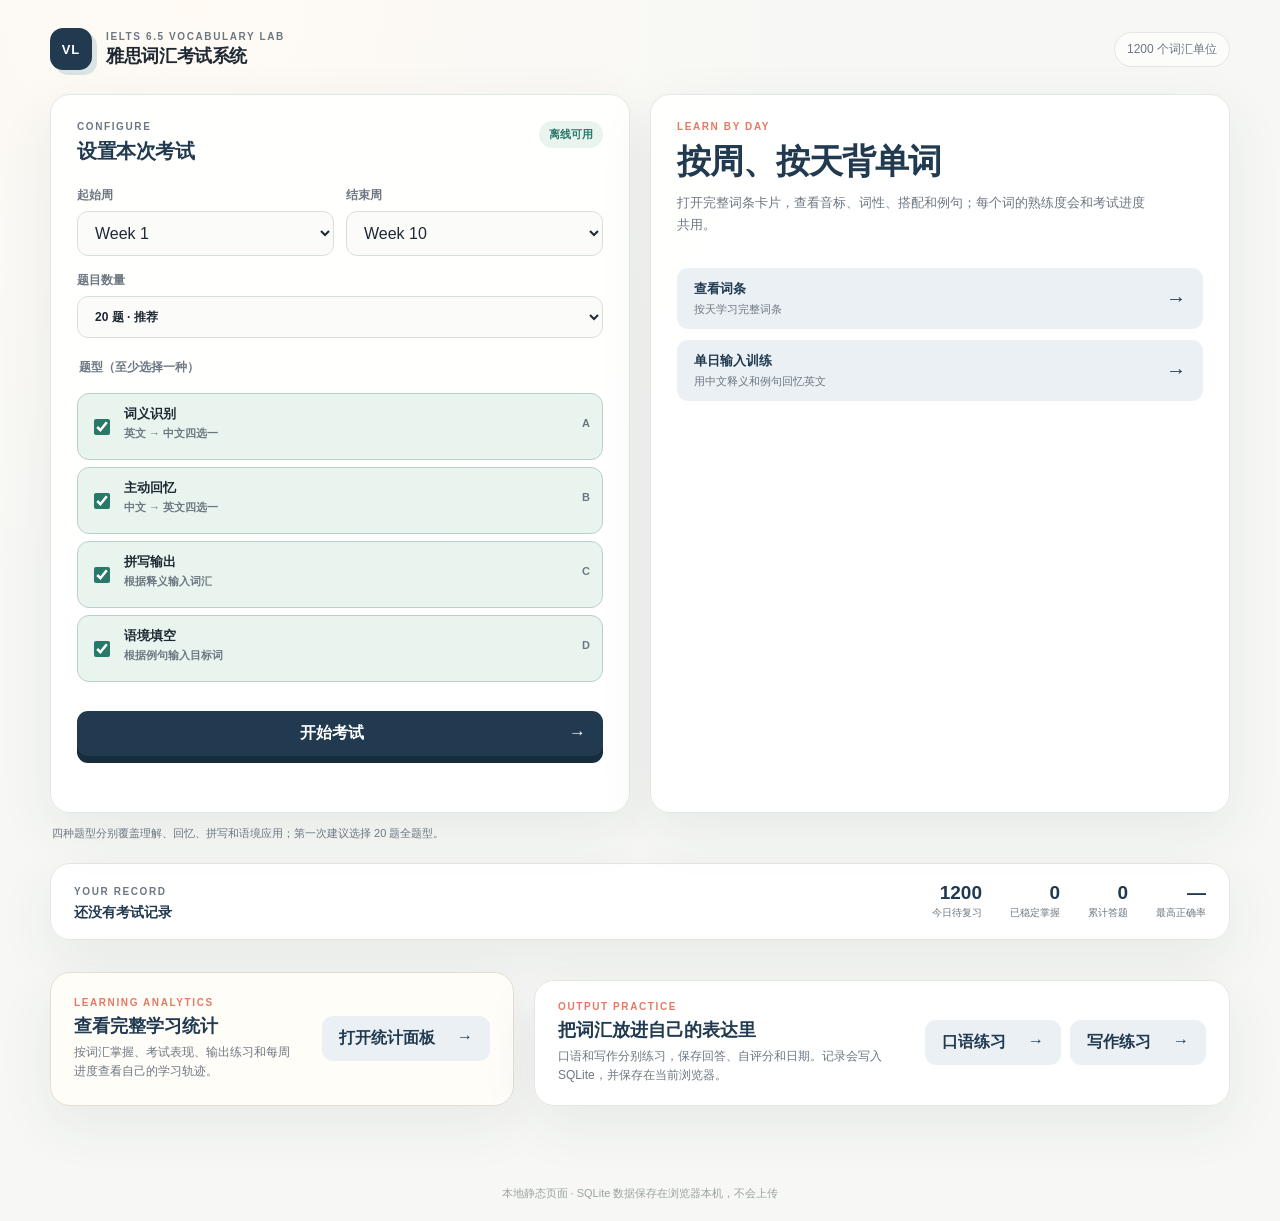
==== commit 4d624d18: "refactor: remove redundant guidance panels" ====
--- a/index.html
+++ b/index.html
@@ -17,20 +17,7 @@
     </header>
 
     <main class="app-shell">
-      <section id="setupView" class="view active" aria-labelledby="setupTitle">
-        <div class="intro-grid">
-          <div>
-            <p class="eyebrow accent">ACTIVE RECALL · CONTEXT · OUTPUT</p>
-            <h2 id="setupTitle">用不同方式检查，才知道自己真的会了。</h2>
-            <p class="lead">本系统不只考默写：它会混合词义识别、中译英、拼写和语境填空，覆盖“认识、掌握、会用”三个层次。</p>
-          </div>
-          <div class="principle-card">
-            <span class="principle-number">01</span>
-            <strong>先回忆，再看答案</strong>
-            <span>每题提交后才显示搭配、例句和使用提醒。</span>
-          </div>
-        </div>
-
+      <section id="setupView" class="view active" aria-label="首页">
         <div class="home-primary-grid">
           <form id="setupForm" class="panel setup-panel home-primary-module">
             <div class="panel-heading">
@@ -160,10 +147,6 @@
             <div id="feedback" class="feedback" aria-live="polite"></div>
             <div class="question-actions"><button id="submitAnswer" class="primary-button" type="button">提交答案 <span>↵</span></button><button id="nextQuestion" class="secondary-button hidden" type="button">下一题 <span>→</span></button></div>
           </article>
-          <aside class="side-panel">
-            <div class="panel vocab-reference"><p class="eyebrow">AFTER SUBMIT</p><h3>答完后你会看到</h3><ul><li>正确答案与本题解析</li><li>常见搭配和原始例句</li><li>词族与雅思使用提醒</li></ul></div>
-            <div class="panel exam-tip"><span class="tip-icon">✦</span><strong>不要凭印象点选</strong><p>先在脑中说出答案，再提交。主动回忆比重复阅读更能形成长期记忆。</p></div>
-          </aside>
         </div>
       </section>
 
@@ -230,13 +213,13 @@
         <div class="training-layout">
           <article class="panel training-card">
             <div class="training-controls"><label><span>选择周</span><select id="trainingWeek"></select></label><label><span>选择天</span><select id="trainingDay"></select></label><button id="startTraining" class="secondary-button" type="button">开始本日训练</button></div>
+            <div id="trainingSummary" class="training-summary"></div>
             <div id="trainingProgress" class="training-progress"></div>
             <div id="trainingPrompt"></div>
             <div id="trainingAnswerArea"></div>
             <div id="trainingFeedback" class="feedback" aria-live="polite"></div>
             <div class="question-actions"><button id="submitTraining" class="primary-button" type="button">提交答案 <span>↵</span></button><button id="nextTraining" class="secondary-button hidden" type="button">下一题 <span>→</span></button></div>
           </article>
-          <aside class="panel training-guide"><p class="eyebrow">训练规则</p><h3>先回忆，再查看词条</h3><p>中文释义和例句用于提示；提交后查看反馈。英美拼写差异和一字符以内的拼写错误可接受。</p><ul><li>当天词汇按顺序出现</li><li>错词在本轮末尾重做</li><li>自动更新熟练度</li></ul><div id="trainingSummary" class="training-summary"></div></aside>
         </div>
       </section>
 
--- a/styles.css
+++ b/styles.css
@@ -34,13 +34,8 @@
 .view { display: none; animation: rise .3s ease both; }
 .view.active { display: block; }
 @keyframes rise { from { opacity: 0; transform: translateY(8px); } to { opacity: 1; transform: translateY(0); } }
-.intro-grid { display: grid; grid-template-columns: minmax(0, 1.4fr) minmax(260px, .6fr); align-items: end; gap: 42px; padding: 30px 0 30px; }
 h2 { margin: 10px 0 12px; color: var(--navy); font-size: clamp(30px, 4vw, 49px); line-height: 1.12; letter-spacing: -.045em; max-width: 720px; }
 .lead { margin: 0; max-width: 680px; color: var(--muted); line-height: 1.75; font-size: 15px; }
-.principle-card { display: grid; grid-template-columns: 42px 1fr; column-gap: 14px; row-gap: 5px; padding: 18px; border-left: 3px solid var(--coral); background: rgba(255,255,255,.6); }
-.principle-card span:last-child { grid-column: 2; color: var(--muted); font-size: 12px; line-height: 1.55; }
-.principle-number { color: var(--coral); font-size: 12px; font-weight: 800; letter-spacing: .1em; }
-.principle-card strong { color: var(--navy); font-size: 14px; }
 
 .setup-layout { display: grid; grid-template-columns: minmax(0, 1.05fr) minmax(300px, .95fr); gap: 20px; }
 .home-primary-grid { display: grid; grid-template-columns: repeat(2, minmax(0, 1fr)); gap: 20px; align-items: stretch; }
@@ -104,15 +99,14 @@
 .text-button { padding: 9px 0; color: var(--muted); background: transparent; text-align: left; font-size: 12px; }.text-button:hover { color: var(--navy); }
 .progress-meta { display: flex; justify-content: space-between; margin-bottom: 8px; color: var(--muted); font-size: 11px; font-weight: 700; }.progress-track { height: 7px; overflow: hidden; border-radius: 999px; background: #e7edec; }.progress-bar { width: 0%; height: 100%; border-radius: inherit; background: var(--coral); transition: width .3s ease; }
 .exam-score { text-align: right; }.exam-score span { display: block; color: var(--muted); font-size: 10px; }.exam-score strong { display: block; margin-top: 2px; color: var(--navy); font-size: 22px; }
-.exam-layout { display: grid; grid-template-columns: minmax(0, 1.55fr) minmax(260px, .65fr); gap: 20px; }
-.question-card { min-height: 510px; padding: 32px; }.question-meta { display: flex; align-items: center; justify-content: space-between; gap: 15px; margin-bottom: 35px; color: var(--muted); font-size: 11px; }.question-type { padding: 7px 10px; border-radius: 999px; background: var(--coral-soft); color: var(--coral); font-weight: 800; }
+.exam-layout { display: block; }
+.question-card { width: min(100%, 920px); min-height: 510px; margin: 0 auto; padding: 32px; }.question-meta { display: flex; align-items: center; justify-content: space-between; gap: 15px; margin-bottom: 35px; color: var(--muted); font-size: 11px; }.question-type { padding: 7px 10px; border-radius: 999px; background: var(--coral-soft); color: var(--coral); font-weight: 800; }
 .question-heading { margin: 0 0 12px; color: var(--navy); font-size: 15px; font-weight: 700; }.question-term { margin: 0; color: var(--navy); font-size: clamp(29px, 4vw, 46px); line-height: 1.1; letter-spacing: -.045em; }.question-ipa { margin: 10px 0 0; color: var(--coral); font-family: Georgia, serif; font-size: 17px; }.question-meaning { max-width: 680px; margin: 15px 0 0; color: var(--muted); line-height: 1.7; }.sentence-prompt { margin: 25px 0; padding: 18px 20px; border-radius: 13px; background: #f5f7f4; color: var(--navy); font-family: Georgia, "Times New Roman", serif; font-size: 20px; line-height: 1.6; }.sentence-prompt em { color: var(--coral); font-family: inherit; font-style: normal; font-weight: 700; }
 .pronunciation-controls { display: flex; align-items: center; flex-wrap: wrap; gap: 7px; margin: 12px 0 4px; }.pronunciation-button { border: 1px solid #d7dfde; border-radius: 9px; padding: 7px 10px; color: var(--navy); background: #fbfcfa; font-size: 11px; font-weight: 800; transition: border-color .15s, background .15s, transform .15s; }.pronunciation-button:hover { border-color: var(--navy); background: var(--navy-soft); transform: translateY(-1px); }.pronunciation-button:focus-visible { outline: 3px solid rgba(33, 58, 80, .2); outline-offset: 2px; }.pronunciation-button[data-speaking="true"] { border-color: var(--coral); color: var(--coral); background: var(--coral-soft); }.pronunciation-button span { margin-right: 2px; }.pronunciation-button small { margin-left: 2px; color: var(--muted); font-size: 9px; letter-spacing: .04em; }.pronunciation-status { min-height: 16px; color: var(--muted); font-size: 10px; }
 .options-grid { display: grid; gap: 10px; margin-top: 25px; }.option-button { position: relative; width: 100%; padding: 13px 15px 13px 43px; border: 1px solid var(--line); border-radius: 12px; background: #fff; color: var(--ink); text-align: left; line-height: 1.45; transition: .15s; }.option-button:hover, .option-button.selected { border-color: var(--navy); background: var(--navy-soft); }.option-letter { position: absolute; left: 14px; color: var(--coral); font-weight: 800; }
 .answer-area { margin-top: 24px; }.answer-label { display: block; margin-bottom: 7px; color: var(--muted); font-size: 11px; font-weight: 800; }.text-input { font-size: 16px; }.text-input::placeholder { color: #a9b2b0; }
 .feedback { min-height: 20px; margin-top: 20px; }.feedback-box { padding: 17px; border-radius: 13px; border-left: 4px solid var(--green); background: var(--green-soft); }.feedback-box.wrong { border-left-color: var(--coral); background: var(--coral-soft); }.feedback-title { margin-bottom: 6px; color: var(--navy); font-size: 13px; font-weight: 800; }.feedback p { margin: 5px 0; color: var(--muted); font-size: 12px; line-height: 1.65; }.feedback strong { color: var(--navy); }.feedback code { color: var(--coral); font-family: inherit; font-weight: 800; }
 .question-actions { display: flex; justify-content: flex-end; gap: 10px; margin-top: 25px; }.question-actions .primary-button { width: auto; min-width: 155px; }.question-actions .secondary-button { min-width: 130px; }.hidden { display: none !important; }
-.side-panel { display: grid; align-content: start; gap: 15px; }.vocab-reference, .exam-tip { padding: 22px; }.vocab-reference h3 { margin: 7px 0 14px; color: var(--navy); font-size: 18px; }.vocab-reference ul { margin: 0; padding-left: 18px; color: var(--muted); font-size: 12px; line-height: 2; }.exam-tip { border-color: #ead8a9; background: var(--gold-soft); }.tip-icon { display: block; margin-bottom: 10px; color: var(--gold); font-size: 24px; }.exam-tip strong { display: block; color: var(--navy); font-size: 14px; }.exam-tip p { margin: 8px 0 0; color: var(--muted); font-size: 12px; line-height: 1.65; }
 
 .result-hero { position: relative; padding: 45px 0 30px; }.result-hero h2 { margin-bottom: 9px; }.score-ring { position: absolute; top: 35px; right: 7%; width: 142px; height: 142px; display: grid; place-items: center; border: 10px solid #dcebe5; border-top-color: var(--coral); border-radius: 50%; transform: rotate(24deg); }.score-ring > div { text-align: center; transform: rotate(-24deg); }.score-ring strong { display: block; color: var(--navy); font-size: 29px; }.score-ring span { color: var(--muted); font-size: 11px; }.result-grid { display: grid; grid-template-columns: 1fr 1fr; gap: 20px; }.result-panel { min-height: 250px; padding: 24px; }.breakdown-list { display: grid; gap: 14px; }.breakdown-row { display: grid; grid-template-columns: 100px 1fr 55px; gap: 12px; align-items: center; }.breakdown-row span { color: var(--muted); font-size: 11px; }.breakdown-track { height: 8px; overflow: hidden; border-radius: 999px; background: #edf0ee; }.breakdown-fill { height: 100%; border-radius: inherit; background: var(--green); }.breakdown-row b { color: var(--navy); font-size: 12px; text-align: right; }.wrong-list { display: grid; gap: 9px; max-height: 270px; overflow: auto; }.wrong-word { display: grid; grid-template-columns: 1fr auto; gap: 12px; padding: 11px 12px; border-radius: 11px; background: #fbf7f3; }.wrong-word strong { color: var(--navy); font-size: 13px; }.wrong-word span { display: block; margin-top: 3px; color: var(--muted); font-size: 11px; }.wrong-word code { align-self: center; color: var(--coral); font-family: inherit; font-size: 11px; }.empty-state { color: var(--green); font-size: 13px; line-height: 1.6; }.result-actions { display: flex; justify-content: flex-end; gap: 10px; margin-top: 20px; }.result-actions .primary-button { width: auto; }.result-actions .secondary-button { min-width: 155px; }
 .review-summary { display: flex; gap: 16px; align-items: center; margin-top: 20px; padding: 15px 18px; color: var(--muted); font-size: 12px; line-height: 1.6; }.review-summary strong { color: var(--navy); }
@@ -135,8 +129,8 @@
 .practice-guide p { margin: 0; }
 .practice-guide ol { margin: 12px 0 0; padding-left: 19px; }
 .practice-prompt-meta { margin-top: 2px; }
-.training-layout { display: grid; grid-template-columns: minmax(0, 1.35fr) minmax(280px, .65fr); gap: 20px; }
-.training-card, .training-guide { padding: 25px; }
+.training-layout { display: block; }
+.training-card { width: min(100%, 920px); margin: 0 auto; padding: 25px; }
 .training-controls { display: grid; grid-template-columns: 1fr 1fr auto; align-items: end; gap: 11px; padding-bottom: 18px; border-bottom: 1px solid var(--line); }
 .training-controls label > span { display: block; margin-bottom: 6px; color: var(--muted); font-size: 11px; font-weight: 800; }
 .training-controls select { width: 100%; }
@@ -149,20 +143,16 @@
 .training-example p { margin: 5px 0 0; color: var(--ink); font-family: Georgia, "Times New Roman", serif; font-size: 14px; line-height: 1.65; }
 .training-example .training-example-zh { color: var(--muted); font-family: inherit; font-size: 11px; }
 .training-answer { margin-top: 21px; }
-.training-guide { align-self: start; padding: 18px; border-color: #d8e4e6; background: #f9fcfb; }
-.training-guide h3 { margin: 5px 0 8px; color: var(--navy); font-size: 16px; }
-.training-guide p, .training-guide li { color: var(--muted); font-size: 11px; line-height: 1.5; }
-.training-guide p { margin: 0; }.training-guide ul { margin: 8px 0 0; padding-left: 16px; }
-.training-summary { margin-top: 12px; padding-top: 10px; border-top: 1px dashed var(--line); color: var(--green); font-size: 11px; line-height: 1.5; }
+.training-summary { margin: 12px 0 0; color: var(--green); font-size: 11px; line-height: 1.5; }
 
 @media (max-width: 820px) {
-  .intro-grid, .setup-layout, .home-primary-grid, .home-utility-grid, .exam-layout, .result-grid, .practice-layout { grid-template-columns: 1fr; }
-  .intro-grid { gap: 24px; }.principle-card { max-width: 420px; }.score-ring { position: relative; top: auto; right: auto; margin: 25px 0 0; }.result-hero { padding-bottom: 10px; }
+  .setup-layout, .home-primary-grid, .home-utility-grid, .result-grid, .practice-layout { grid-template-columns: 1fr; }
+  .score-ring { position: relative; top: auto; right: auto; margin: 25px 0 0; }.result-hero { padding-bottom: 10px; }
   .exam-topbar { grid-template-columns: 1fr auto; }.exam-topbar .progress-wrap { grid-column: 1 / -1; grid-row: 1; }.exam-topbar .text-button { grid-row: 2; }.exam-score { grid-row: 2; }.question-card { padding: 24px; }
   .practice-topbar { grid-template-columns: 1fr auto; }.practice-topbar .text-button { grid-column: 1 / -1; grid-row: 1; }.practice-topbar > div { grid-row: 2; }.practice-topbar > .pill { grid-row: 2; }
 }
 @media (max-width: 540px) {
-  .site-header, .app-shell { width: min(100% - 26px, 1180px); }.site-header { padding-top: 18px; }.header-stat { display: none; }.intro-grid { padding-top: 22px; } h2 { font-size: 32px; }.setup-panel, .how-panel, .study-primary-module { padding: 20px; }.field-row.two-col { grid-template-columns: 1fr; }.history-strip { display: block; }.history-metrics { justify-content: space-between; flex-wrap: wrap; margin-top: 18px; }.history-metrics span { text-align: left; }.practice-teaser, .study-teaser { display: block; }.practice-teaser .secondary-button, .study-teaser .secondary-button { width: 100%; margin-top: 15px; }.study-primary-module { display: flex; }.study-primary-action { min-height: 64px; }.question-meta { align-items: flex-start; flex-direction: column; margin-bottom: 25px; }.question-term { font-size: 34px; }.sentence-prompt { font-size: 17px; }.question-actions, .result-actions { flex-direction: column-reverse; }.question-actions button, .question-actions .primary-button, .question-actions .secondary-button, .result-actions button { width: 100%; }.breakdown-row { grid-template-columns: 88px 1fr 48px; }.practice-topbar, .study-topbar { gap: 13px; }.practice-topbar h2, .study-topbar h2 { font-size: 32px; }.practice-editor, .practice-history-panel { padding: 20px; }.study-controls, .study-card { padding: 20px; }.study-selects, .study-detail-grid { grid-template-columns: 1fr; }.study-summary { display: block; }.study-summary span { display: block; margin-top: 5px; }.study-card-head { flex-direction: column; gap: 10px; }.study-card-actions { align-items: stretch; flex-wrap: wrap; }.study-card-actions label { width: 100%; margin-bottom: 2px; }.study-action-button { flex: 1; }
+  .site-header, .app-shell { width: min(100% - 26px, 1180px); }.site-header { padding-top: 18px; }.header-stat { display: none; } h2 { font-size: 32px; }.setup-panel, .how-panel, .study-primary-module { padding: 20px; }.field-row.two-col { grid-template-columns: 1fr; }.history-strip { display: block; }.history-metrics { justify-content: space-between; flex-wrap: wrap; margin-top: 18px; }.history-metrics span { text-align: left; }.practice-teaser, .study-teaser { display: block; }.practice-teaser .secondary-button, .study-teaser .secondary-button { width: 100%; margin-top: 15px; }.study-primary-module { display: flex; }.study-primary-action { min-height: 64px; }.question-meta { align-items: flex-start; flex-direction: column; margin-bottom: 25px; }.question-term { font-size: 34px; }.sentence-prompt { font-size: 17px; }.question-actions, .result-actions { flex-direction: column-reverse; }.question-actions button, .question-actions .primary-button, .question-actions .secondary-button, .result-actions button { width: 100%; }.breakdown-row { grid-template-columns: 88px 1fr 48px; }.practice-topbar, .study-topbar { gap: 13px; }.practice-topbar h2, .study-topbar h2 { font-size: 32px; }.practice-editor, .practice-history-panel { padding: 20px; }.study-controls, .study-card { padding: 20px; }.study-selects, .study-detail-grid { grid-template-columns: 1fr; }.study-summary { display: block; }.study-summary span { display: block; margin-top: 5px; }.study-card-head { flex-direction: column; gap: 10px; }.study-card-actions { align-items: stretch; flex-wrap: wrap; }.study-card-actions label { width: 100%; margin-bottom: 2px; }.study-action-button { flex: 1; }
 }
 
 @media (max-width: 540px) {
@@ -172,8 +162,7 @@
   .study-entry-actions .secondary-button { margin-top: 15px; }
   .practice-guide, .practice-editor, .practice-history-panel { padding: 20px; }
   .practice-controls { grid-template-columns: 1fr; }
-  .training-layout { grid-template-columns: 1fr; }
-  .training-card, .training-guide { padding: 20px; }
+  .training-card { padding: 20px; }
   .training-controls { grid-template-columns: 1fr; align-items: stretch; }
 }
 
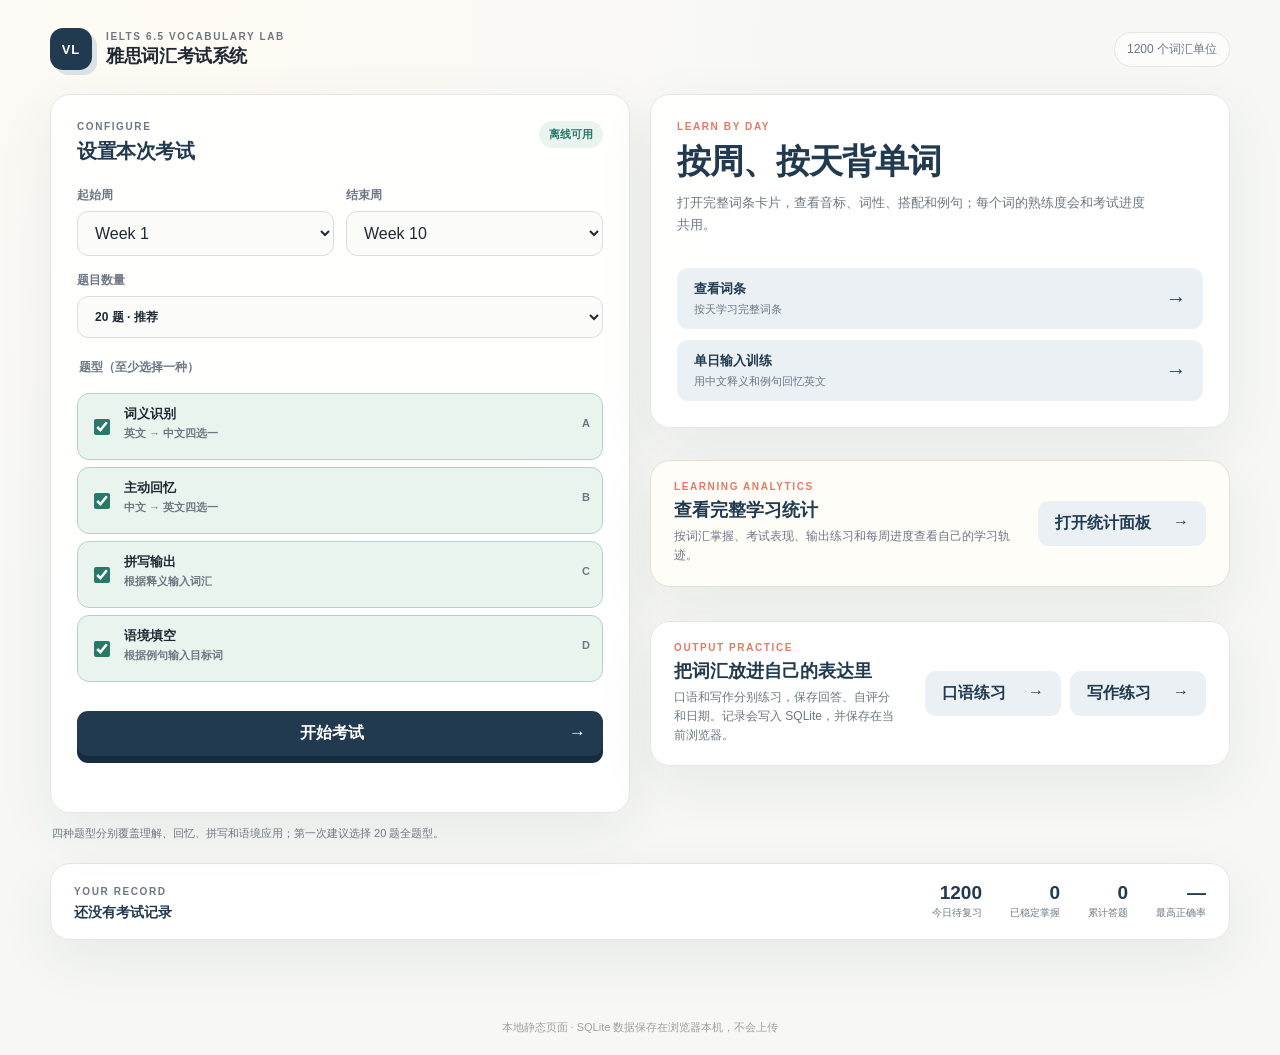
==== commit 4fdb5178: "refactor: stack home utilities under study module" ====
--- a/index.html
+++ b/index.html
@@ -99,17 +99,31 @@
             <p id="setupHint" class="form-hint" aria-live="polite"></p>
           </form>
 
-          <section class="panel study-primary-module" aria-label="背单词学习模式">
-            <div>
-              <p class="eyebrow accent">LEARN BY DAY</p>
-              <h3>按周、按天背单词</h3>
-              <p class="home-module-lead">打开完整词条卡片，查看音标、词性、搭配和例句；每个词的熟练度会和考试进度共用。</p>
+          <div class="home-right-column">
+            <section class="panel study-primary-module" aria-label="背单词学习模式">
+              <div>
+                <p class="eyebrow accent">LEARN BY DAY</p>
+                <h3>按周、按天背单词</h3>
+                <p class="home-module-lead">打开完整词条卡片，查看音标、词性、搭配和例句；每个词的熟练度会和考试进度共用。</p>
+              </div>
+              <div class="study-primary-actions">
+                <button id="openStudy" class="secondary-button study-primary-action" type="button"><span class="study-action-copy"><strong>查看词条</strong><small>按天学习完整词条</small></span><span aria-hidden="true">→</span></button>
+                <button id="openTraining" class="secondary-button study-primary-action" type="button"><span class="study-action-copy"><strong>单日输入训练</strong><small>用中文释义和例句回忆英文</small></span><span aria-hidden="true">→</span></button>
+              </div>
+            </section>
+
+            <div class="home-utility-grid">
+              <section class="stats-teaser panel" aria-label="学习数据统计">
+                <div><p class="eyebrow accent">LEARNING ANALYTICS</p><h3>查看完整学习统计</h3><p>按词汇掌握、考试表现、输出练习和每周进度查看自己的学习轨迹。</p></div>
+                <button id="openStats" class="secondary-button" type="button">打开统计面板 <span>→</span></button>
+              </section>
+
+              <section class="practice-teaser panel" aria-label="口语和写作练习">
+                <div><p class="eyebrow accent">OUTPUT PRACTICE</p><h3>把词汇放进自己的表达里</h3><p>口语和写作分别练习，保存回答、自评分和日期。记录会写入 SQLite，并保存在当前浏览器。</p></div>
+                <div class="practice-entry-actions"><button id="openSpeaking" class="secondary-button" type="button">口语练习 <span>→</span></button><button id="openWriting" class="secondary-button" type="button">写作练习 <span>→</span></button></div>
+              </section>
             </div>
-            <div class="study-primary-actions">
-              <button id="openStudy" class="secondary-button study-primary-action" type="button"><span class="study-action-copy"><strong>查看词条</strong><small>按天学习完整词条</small></span><span aria-hidden="true">→</span></button>
-              <button id="openTraining" class="secondary-button study-primary-action" type="button"><span class="study-action-copy"><strong>单日输入训练</strong><small>用中文释义和例句回忆英文</small></span><span aria-hidden="true">→</span></button>
-            </div>
-          </section>
+          </div>
         </div>
 
         <p class="setup-tip">四种题型分别覆盖理解、回忆、拼写和语境应用；第一次建议选择 20 题全题型。</p>
@@ -119,17 +133,6 @@
           <div class="history-metrics"><span><b id="dueCount">0</b><small>今日待复习</small></span><span><b id="masteredCount">0</b><small>已稳定掌握</small></span><span><b id="attemptCount">0</b><small>累计答题</small></span><span><b id="bestScore">—</b><small>最高正确率</small></span></div>
         </section>
 
-        <div class="home-utility-grid">
-          <section class="stats-teaser panel" aria-label="学习数据统计">
-          <div><p class="eyebrow accent">LEARNING ANALYTICS</p><h3>查看完整学习统计</h3><p>按词汇掌握、考试表现、输出练习和每周进度查看自己的学习轨迹。</p></div>
-          <button id="openStats" class="secondary-button" type="button">打开统计面板 <span>→</span></button>
-          </section>
-
-          <section class="practice-teaser panel" aria-label="口语和写作练习">
-          <div><p class="eyebrow accent">OUTPUT PRACTICE</p><h3>把词汇放进自己的表达里</h3><p>口语和写作分别练习，保存回答、自评分和日期。记录会写入 SQLite，并保存在当前浏览器。</p></div>
-          <div class="practice-entry-actions"><button id="openSpeaking" class="secondary-button" type="button">口语练习 <span>→</span></button><button id="openWriting" class="secondary-button" type="button">写作练习 <span>→</span></button></div>
-          </section>
-        </div>
       </section>
 
       <section id="examView" class="view" aria-labelledby="questionTitle">
--- a/styles.css
+++ b/styles.css
@@ -38,9 +38,10 @@
 .lead { margin: 0; max-width: 680px; color: var(--muted); line-height: 1.75; font-size: 15px; }
 
 .setup-layout { display: grid; grid-template-columns: minmax(0, 1.05fr) minmax(300px, .95fr); gap: 20px; }
-.home-primary-grid { display: grid; grid-template-columns: repeat(2, minmax(0, 1fr)); gap: 20px; align-items: stretch; }
-.home-primary-module { min-height: 100%; }
-.study-primary-module { display: flex; flex-direction: column; justify-content: flex-start; gap: 30px; min-height: 100%; padding: 26px; border-color: #d8e4e6; background: #f9fcfb; }
+.home-primary-grid { display: grid; grid-template-columns: repeat(2, minmax(0, 1fr)); gap: 20px; align-items: start; }
+.home-primary-module { min-height: 0; }
+.home-right-column { display: grid; align-content: start; gap: 20px; min-width: 0; }
+.study-primary-module { display: flex; flex-direction: column; justify-content: flex-start; gap: 30px; min-height: 0; padding: 26px; border-color: #d8e4e6; background: #f9fcfb; }
 .study-primary-module h3 { margin: 7px 0 7px; color: var(--navy); font-size: clamp(24px, 3vw, 34px); letter-spacing: -.03em; }
 .home-module-lead { max-width: 470px; margin: 0; color: var(--muted); font-size: 13px; line-height: 1.7; }
 .study-primary-actions { display: grid; gap: 11px; margin-top: 2px; }
@@ -51,7 +52,7 @@
 .study-action-copy small { color: var(--muted); font-size: 11px; font-weight: 500; }
 .study-primary-action > span:last-child { flex: none; color: var(--navy); font-size: 20px; }
 .setup-tip { margin: 12px 2px 0; color: var(--muted); font-size: 11px; line-height: 1.6; }
-.home-utility-grid { display: grid; grid-template-columns: minmax(0, .8fr) minmax(0, 1.2fr); gap: 20px; margin-top: 20px; }
+.home-utility-grid { display: grid; grid-template-columns: 1fr; gap: 14px; margin-top: 0; }
 .home-utility-grid > * { margin-top: 0; }
 .panel { border: 1px solid var(--line); border-radius: 20px; background: rgba(255,255,255,.88); box-shadow: var(--shadow); }
 .setup-panel, .how-panel { padding: 26px; }
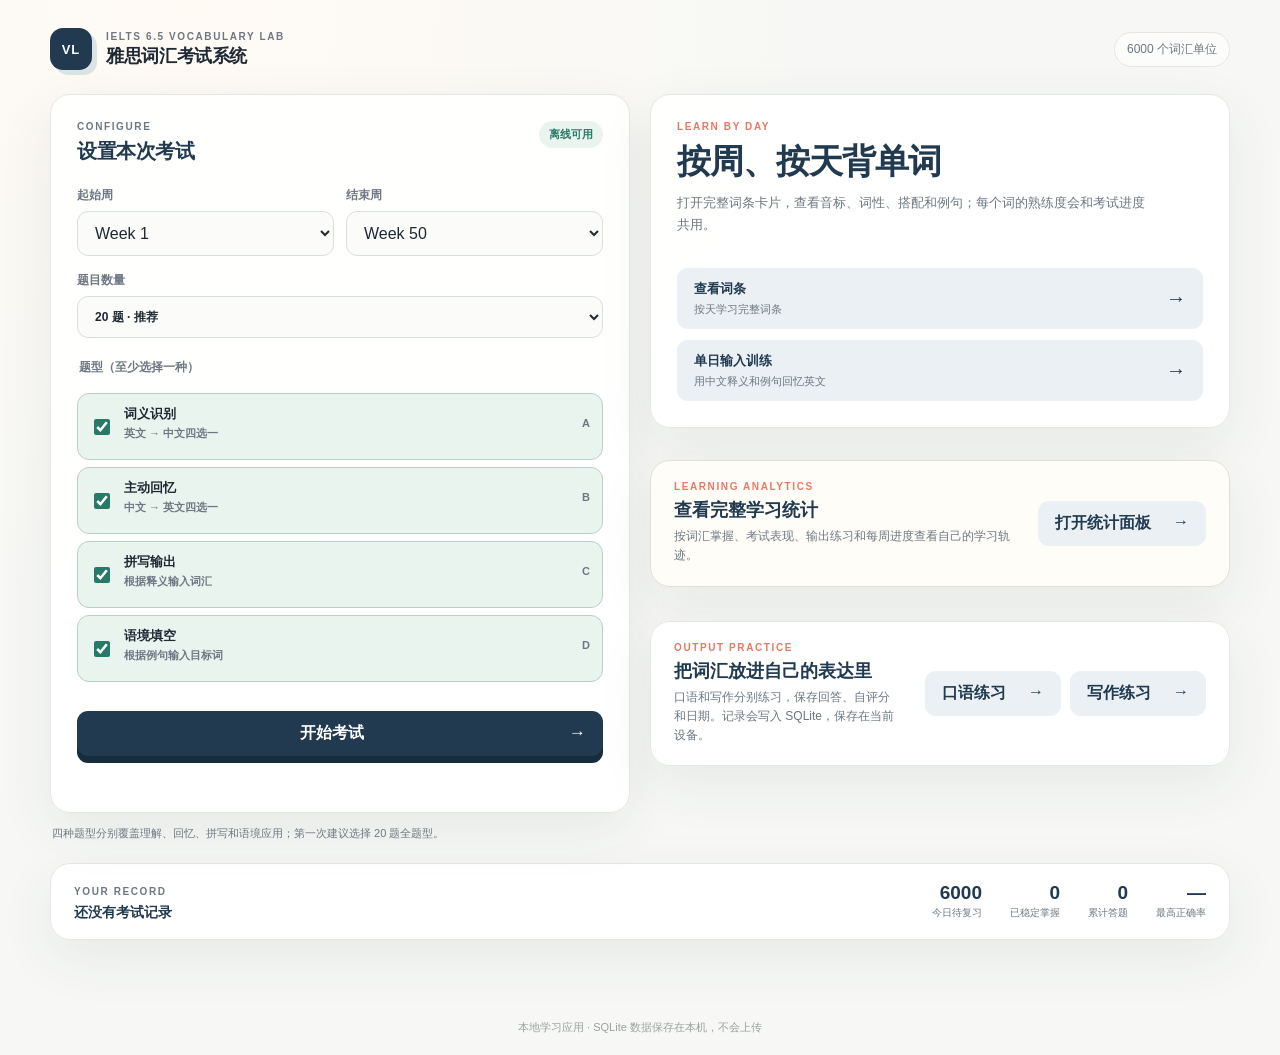
==== commit 1c3f9c93: "feat: add native IELTS vocabulary learning app" ====
--- a/index.html
+++ b/index.html
@@ -4,7 +4,7 @@
     <meta charset="utf-8" />
     <meta name="viewport" content="width=device-width, initial-scale=1" />
     <title>IELTS Vocabulary Lab</title>
-    <link rel="stylesheet" href="styles.css" />
+    <link rel="stylesheet" href="styles.css?v=20261031-vocabulary-6000" />
   </head>
   <body>
     <header class="site-header">
@@ -13,7 +13,7 @@
         <p class="eyebrow">IELTS 6.5 VOCABULARY LAB</p>
         <h1>雅思词汇考试系统</h1>
       </div>
-      <div class="header-stat" id="headerStat">1200 个词汇单位</div>
+      <div class="header-stat" id="headerStat">6000 个词汇单位</div>
     </header>
 
     <main class="app-shell">
@@ -119,7 +119,7 @@
               </section>
 
               <section class="practice-teaser panel" aria-label="口语和写作练习">
-                <div><p class="eyebrow accent">OUTPUT PRACTICE</p><h3>把词汇放进自己的表达里</h3><p>口语和写作分别练习，保存回答、自评分和日期。记录会写入 SQLite，并保存在当前浏览器。</p></div>
+                <div><p class="eyebrow accent">OUTPUT PRACTICE</p><h3>把词汇放进自己的表达里</h3><p>口语和写作分别练习，保存回答、自评分和日期。记录会写入 SQLite，保存在当前设备。</p></div>
                 <div class="practice-entry-actions"><button id="openSpeaking" class="secondary-button" type="button">口语练习 <span>→</span></button><button id="openWriting" class="secondary-button" type="button">写作练习 <span>→</span></button></div>
               </section>
             </div>
@@ -263,11 +263,19 @@
         </article>
       </section>
     </main>
-    <footer class="site-footer">本地静态页面 · SQLite 数据保存在浏览器本机，不会上传</footer>
+    <footer class="site-footer">本地学习应用 · SQLite 数据保存在本机，不会上传</footer>
 
     <script src="vendor/sql-wasm.js"></script>
-    <script src="data/words.js"></script>
+    <script src="data/words.js?v=20261031-vocabulary-6000"></script>
+    <script src="data/language-packs/manifest.js?v=20261031-vocabulary-6000"></script>
+    <script src="data/language-packs/zh-CN.js?v=20261031-vocabulary-6000"></script>
+    <script src="data/language-packs/ja.js?v=20261031-vocabulary-6000"></script>
+    <script src="data/language-packs/ko.js?v=20261031-vocabulary-6000"></script>
+    <script src="data/language-packs/fr.js?v=20261031-vocabulary-6000"></script>
+    <script src="data/language-packs/es.js?v=20261031-vocabulary-6000"></script>
+    <script src="data/language-packs/ar.js?v=20261031-vocabulary-6000"></script>
+    <script src="data/language-packs.js?v=20261031-vocabulary-6000"></script>
     <script src="db.js"></script>
-    <script src="app.js"></script>
+    <script src="app.js?v=20261031-vocabulary-6000"></script>
   </body>
 </html>
--- a/styles.css
+++ b/styles.css
@@ -12,6 +12,8 @@
   --green-soft: #e9f4ef;
   --gold: #bd812c;
   --gold-soft: #fff6e3;
+  --star: #f0b84b;
+  --star-muted: #d9e1dc;
   --shadow: 0 18px 55px rgba(33, 58, 80, 0.08);
   font-family: Inter, ui-sans-serif, -apple-system, BlinkMacSystemFont, "Segoe UI", "PingFang SC", "Microsoft YaHei", sans-serif;
   color: var(--ink);
@@ -52,8 +54,9 @@
 .study-action-copy small { color: var(--muted); font-size: 11px; font-weight: 500; }
 .study-primary-action > span:last-child { flex: none; color: var(--navy); font-size: 20px; }
 .setup-tip { margin: 12px 2px 0; color: var(--muted); font-size: 11px; line-height: 1.6; }
-.home-utility-grid { display: grid; grid-template-columns: 1fr; gap: 14px; margin-top: 0; }
+.home-utility-grid { display: grid; grid-template-columns: minmax(0, 1fr); gap: 14px; min-width: 0; margin-top: 0; }
 .home-utility-grid > * { margin-top: 0; }
+.home-utility-grid .stats-teaser, .home-utility-grid .practice-teaser { width: 100%; min-width: 0; }
 .panel { border: 1px solid var(--line); border-radius: 20px; background: rgba(255,255,255,.88); box-shadow: var(--shadow); }
 .setup-panel, .how-panel { padding: 26px; }
 .panel-heading { display: flex; align-items: flex-start; justify-content: space-between; gap: 18px; margin-bottom: 22px; }
@@ -172,7 +175,10 @@
 .study-topbar { display: grid; grid-template-columns: 180px 1fr auto; align-items: center; gap: 20px; padding: 25px 0 22px; }.study-topbar h2 { margin: 5px 0 0; font-size: clamp(30px, 4vw, 45px); }
 .study-controls { display: grid; gap: 19px; padding: 22px 25px; }.study-selects { display: grid; grid-template-columns: repeat(3, minmax(0, 1fr)); gap: 12px; }.study-selects label { display: block; }.study-selects label > span { display: block; margin-bottom: 7px; color: var(--muted); font-size: 12px; font-weight: 700; }.study-summary { display: flex; justify-content: space-between; gap: 18px; align-items: center; padding-top: 16px; border-top: 1px dashed var(--line); color: var(--muted); font-size: 12px; }.study-summary strong { color: var(--navy); font-size: 13px; }
 .study-words { display: grid; gap: 15px; margin-top: 18px; }.study-card { padding: 22px 25px; }.study-card-head { display: flex; justify-content: space-between; align-items: flex-start; gap: 18px; }.study-day-label { color: var(--muted); font-size: 10px; font-weight: 800; letter-spacing: .08em; text-transform: uppercase; }.study-card h3 { margin: 7px 0 3px; color: var(--navy); font-size: clamp(24px, 3vw, 32px); letter-spacing: -.035em; }.study-pronunciation { margin: 0; color: var(--coral); font-family: Georgia, serif; font-size: 15px; }.study-pronunciation span { color: var(--muted); font-family: inherit; }.study-status { flex: none; padding: 6px 9px; border-radius: 999px; font-size: 10px; font-weight: 800; }.study-status.new { color: var(--muted); background: #eef1ef; }.study-status.due { color: var(--coral); background: var(--coral-soft); }.study-status.needs { color: var(--gold); background: var(--gold-soft); }.study-status.mastered { color: var(--green); background: var(--green-soft); }
-.study-meaning { display: flex; flex-wrap: wrap; align-items: baseline; gap: 12px; margin-top: 15px; }.study-meaning strong { color: var(--ink); font-size: 16px; }.study-meaning span { color: var(--muted); font-size: 11px; }.study-detail-grid { display: grid; grid-template-columns: minmax(0, 1.3fr) minmax(0, .7fr); gap: 18px; margin-top: 18px; }.study-detail-grid small, .study-example small { color: var(--muted); font-size: 10px; font-weight: 800; letter-spacing: .08em; text-transform: uppercase; }.study-detail-grid p, .study-example p { margin: 5px 0 0; color: var(--ink); font-size: 12px; line-height: 1.65; }.study-example { margin-top: 16px; padding: 14px 16px; border-radius: 12px; background: #f5f7f4; }.study-example p { font-family: Georgia, "Times New Roman", serif; font-size: 14px; }.study-example .study-example-zh { color: var(--muted); font-family: inherit; font-size: 11px; }.study-note { display: flex; gap: 8px; margin-top: 14px; color: var(--muted); font-size: 11px; line-height: 1.6; }.study-note strong { flex: none; color: var(--coral); }.study-card-actions { display: flex; justify-content: flex-end; align-items: center; gap: 8px; margin-top: 19px; padding-top: 15px; border-top: 1px solid var(--line); }.study-card-actions label { display: flex; align-items: center; gap: 7px; margin-right: auto; color: var(--muted); font-size: 11px; font-weight: 700; }.study-card-actions select { width: auto; min-width: 75px; padding: 8px 9px; font-size: 11px; }.study-action-button { border: 0; border-radius: 9px; padding: 9px 11px; color: #fff; background: var(--green); font-size: 11px; font-weight: 800; }.study-action-button.subtle { color: var(--navy); background: var(--navy-soft); }.study-action-button:hover { transform: translateY(-1px); }.study-empty { padding: 35px 25px; text-align: center; }.study-empty strong { color: var(--navy); font-size: 15px; }.study-empty p { margin: 7px 0 0; color: var(--muted); font-size: 12px; }
+.example-attribution, .feedback .example-attribution, .study-example .example-attribution, .study-dictation-clue .example-attribution, .training-example .example-attribution { margin: 6px 0 0 !important; color: var(--muted) !important; font-family: inherit !important; font-size: 10px !important; line-height: 1.5 !important; }.example-attribution a { color: inherit; text-decoration: underline; text-underline-offset: 2px; }
+.study-exam-tags { display: block; margin-top: 3px; color: var(--green); font-size: 10px; font-weight: 800; }
+.study-mode-button { border: 1px solid #d7dfde; border-radius: 9px; padding: 9px 11px; color: var(--navy); background: #fff; font-size: 11px; font-weight: 800; }.study-mode-button:hover { border-color: var(--navy); background: var(--navy-soft); }.study-hidden-answer { color: var(--muted) !important; }.study-dictation-label { margin: 7px 0 0; color: var(--coral); font-size: 11px; font-weight: 800; }.study-card-typing:not(.study-card-revealed) .study-detail-grid, .study-card-typing:not(.study-card-revealed) .study-example, .study-card-typing:not(.study-card-revealed) .study-note { display: none; }.study-dictation-panel { margin-top: 18px; padding: 16px; border-radius: 11px; background: #f8faf7; }.study-dictation-clue small { color: var(--muted); font-size: 10px; font-weight: 800; letter-spacing: .08em; text-transform: uppercase; }.study-dictation-clue p { margin: 6px 0 0; color: var(--ink); font-family: Georgia, "Times New Roman", serif; font-size: 14px; line-height: 1.65; }.study-dictation-clue .study-example-zh { color: var(--muted); font-family: inherit; font-size: 11px; }.study-dictation-panel > .answer-label { margin-top: 15px; }.study-dictation-row { display: flex; gap: 8px; }.study-dictation-row .text-input { flex: 1; }.study-dictation-row .study-action-button { flex: none; }.study-dictation-feedback { margin: 9px 0 0; color: var(--coral); font-size: 12px; font-weight: 800; }.study-dictation-feedback.is-correct { color: var(--green); }
+.study-card-actions { flex-wrap: wrap; }
 @media (max-width: 820px) {
   .study-topbar { grid-template-columns: 1fr auto; }.study-topbar .text-button { grid-column: 1 / -1; grid-row: 1; }.study-topbar > div { grid-row: 2; }.study-topbar > .pill { grid-row: 2; }
 }
@@ -197,3 +203,14 @@
 @media (max-width: 540px) {
   .stats-teaser { display: block; }.stats-teaser .secondary-button { width: 100%; margin-top: 15px; }.stats-topbar { gap: 13px; }.stats-topbar h2 { font-size: 32px; }.stats-data-actions { display: block; }.stats-data-actions > div { margin-top: 10px; }.stats-data-actions .secondary-button { flex: 1; }.stats-panel { padding: 20px; }.stats-overview { gap: 10px; }.stats-metric { min-height: 110px; padding: 15px; }.stats-metric strong { font-size: 25px; }.stats-inline-metrics { gap: 8px; }.stats-inline-metrics strong { font-size: 19px; }.stats-week-row { grid-template-columns: 1fr; gap: 7px; }.stats-week-meta { text-align: left; }
 }
+
+/* Direct proficiency control */
+.study-rating { display: flex; align-items: center; gap: 9px; min-width: 0; margin-right: auto; color: var(--muted); font-size: 11px; font-weight: 700; }
+.study-stars { display: inline-flex; align-items: center; gap: 1px; }
+.study-star { width: 25px; height: 28px; padding: 0; border: 0; color: var(--star-muted); background: transparent; font-size: 24px; line-height: 1; transition: color .15s, transform .15s; }
+.study-star:hover, .study-star:focus-visible, .study-star.is-active { color: var(--star); }
+.study-star:hover { transform: translateY(-1px); }
+.study-star:focus-visible { outline: 3px solid rgba(33, 58, 80, .2); outline-offset: 2px; border-radius: 5px; }
+@media (max-width: 540px) {
+  .study-rating { width: 100%; }
+}
